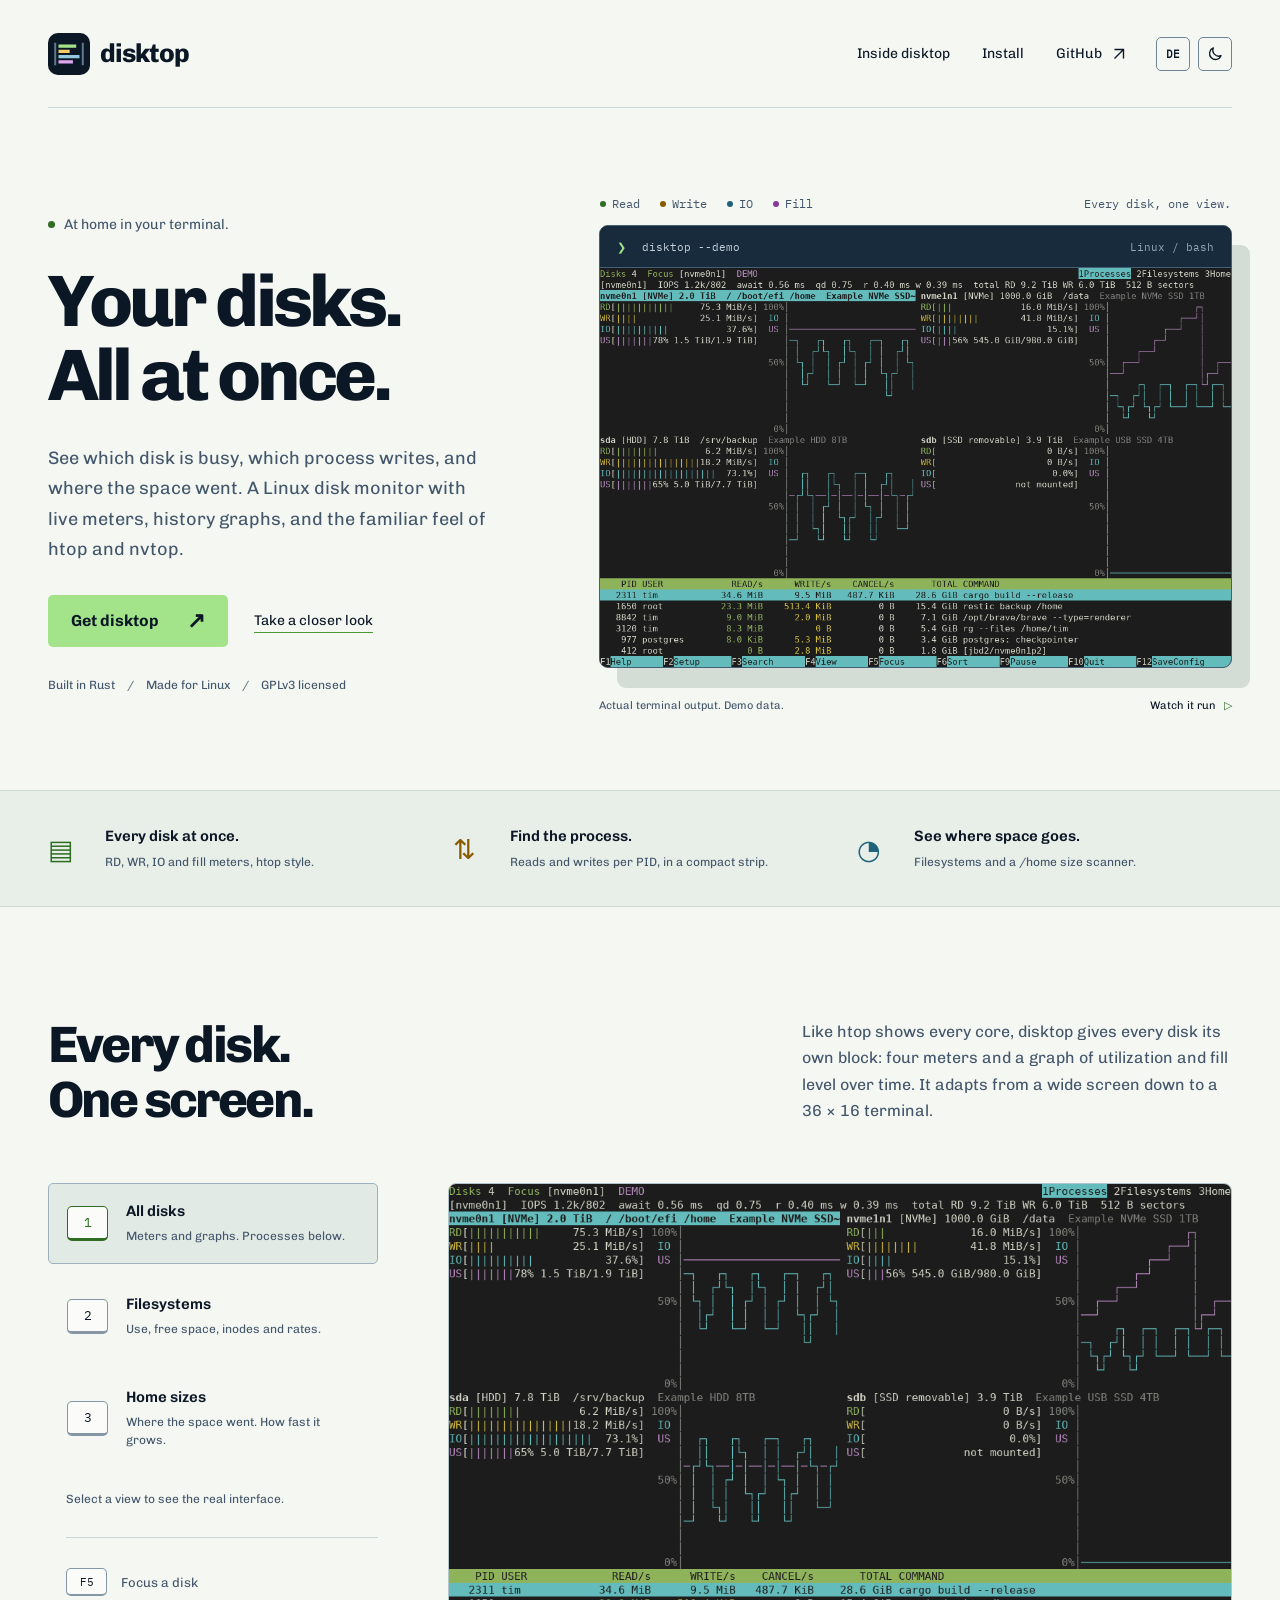
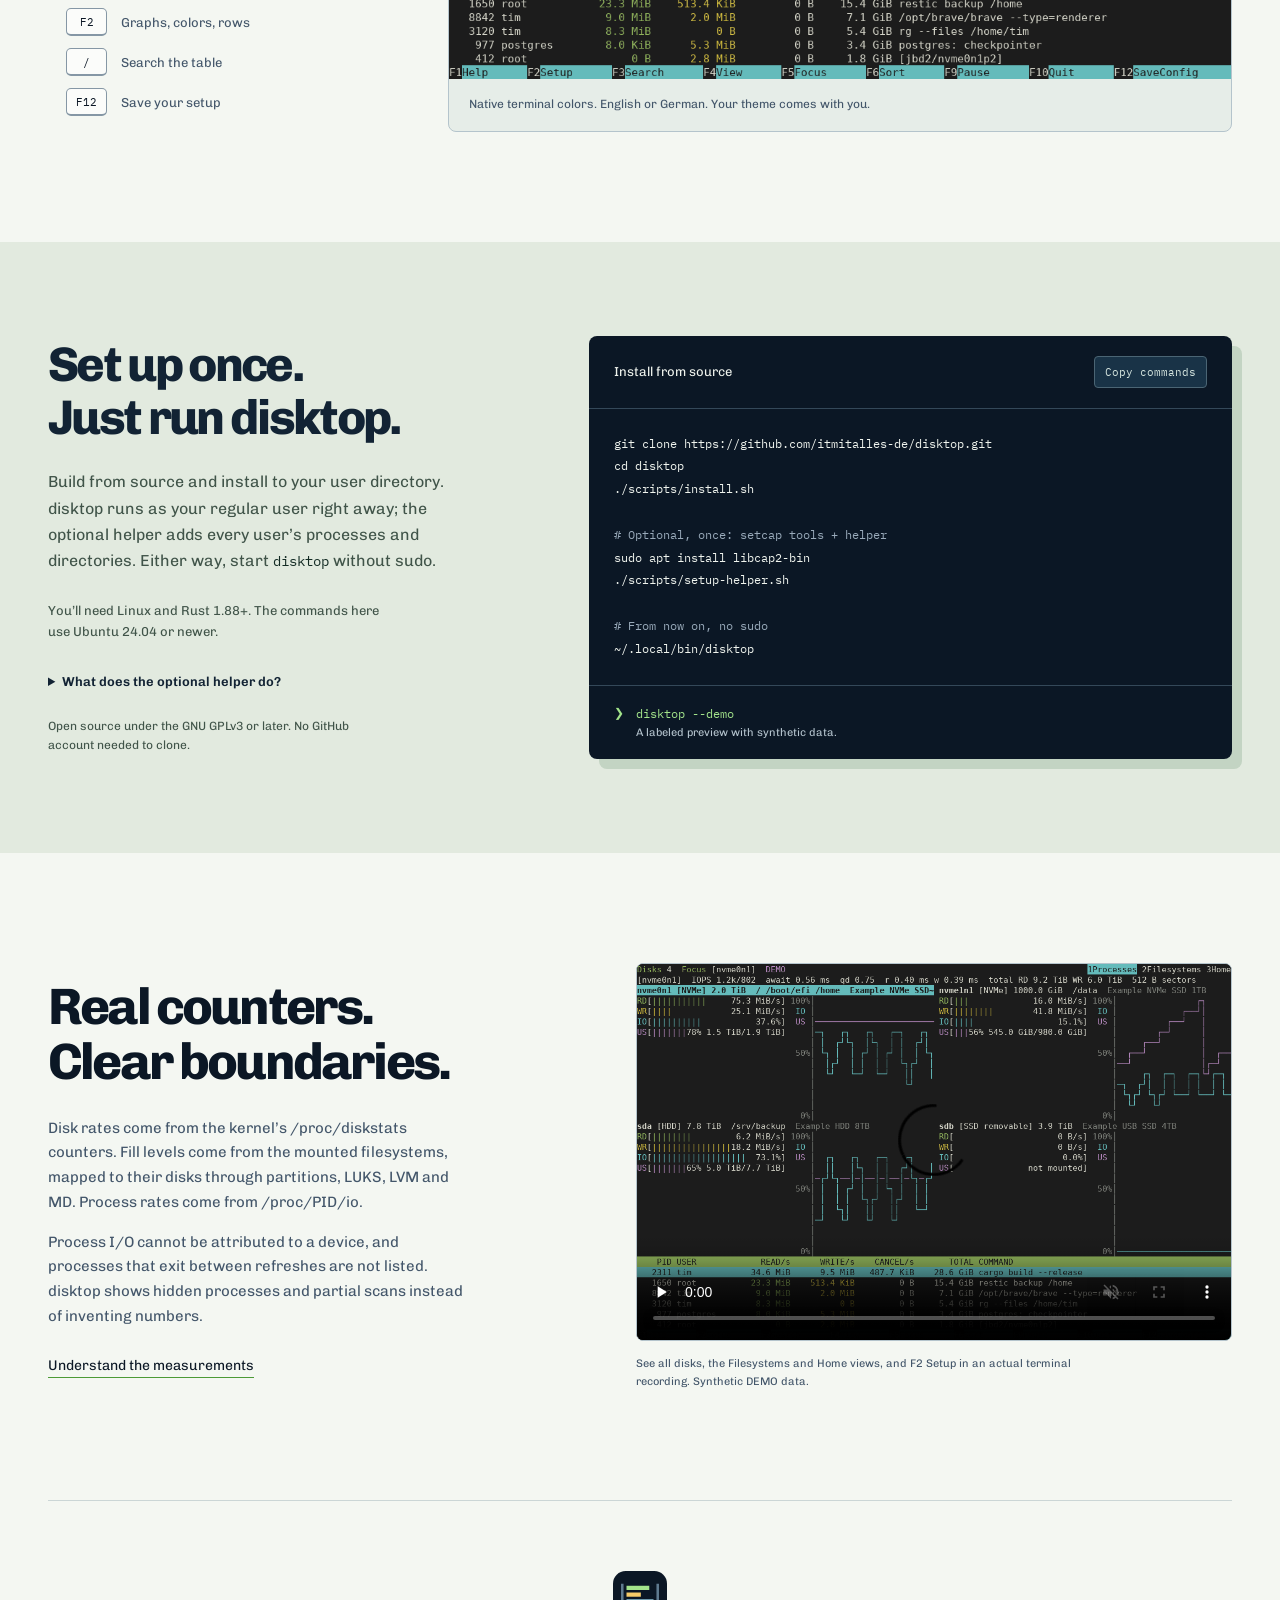
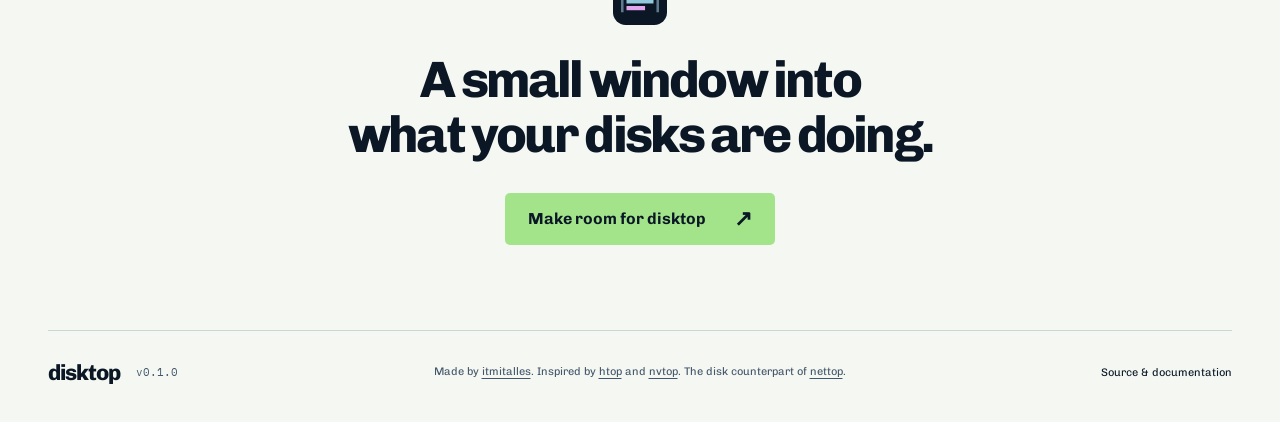
==== site/index.html @ 2f4e3c67 "Add project site and relicense under GPL-3.0-or-later Co-Authored-By: Claude Opus 5.5 <noreply@anthr" ====
<!doctype html>
<html lang="en">
<head>
  <meta charset="utf-8">
  <meta name="viewport" content="width=device-width,initial-scale=1">
  <meta name="description" content="disktop is a Linux terminal disk monitor inspired by htop and nvtop. Every disk at once with read, write, utilization and fill-level meters, per-process I/O, filesystems and a /home size view.">
  <meta name="theme-color" content="#0b1725" media="(prefers-color-scheme: dark)">
  <meta name="theme-color" content="#f4f7f2" media="(prefers-color-scheme: light)">
  <meta http-equiv="Content-Security-Policy" content="default-src 'self'; script-src 'self'; style-src 'self'; img-src 'self' data:; font-src 'self'; media-src 'self'; object-src 'none'; base-uri 'self'; form-action 'none'">
  <meta property="og:type" content="website">
  <meta property="og:title" content="disktop — your disks, in view">
  <meta property="og:description" content="Every disk at once. A familiar terminal. Meet disktop for Linux.">
  <meta property="og:url" content="https://disktop.wutz.io/">
  <meta property="og:image" content="https://disktop.wutz.io/assets/social-card.png">
  <meta property="og:image:width" content="1200">
  <meta property="og:image:height" content="630">
  <meta property="og:image:alt" content="disktop: all your disks at once, with an actual DEMO terminal view">
  <meta name="twitter:card" content="summary_large_image">
  <link rel="canonical" href="https://disktop.wutz.io/">
  <link rel="icon" href="assets/mark.svg" type="image/svg+xml">
  <link rel="preload" href="assets/fonts/chivo-latin.woff2" as="font" type="font/woff2" crossorigin>
  <script src="preferences.js"></script>
  <link rel="stylesheet" href="style.css">
  <script src="app.js" defer></script>
  <title>disktop — your disks, in view</title>
</head>
<body>
  <a class="skip-link" href="#main" data-i18n="skip">Skip to content</a>
  <header class="site-header wrap">
    <a class="brand" href="#" aria-label="disktop home" data-i18n-attr="aria-label:homeLabel"><img src="assets/mark.svg" width="42" height="42" alt=""><span>disktop</span></a>
    <nav aria-label="Main navigation" data-i18n-attr="aria-label:navLabel"><a href="#inside" data-i18n="navInside">Inside disktop</a><a href="#install" data-i18n="navInstall">Install</a><a class="github-link" href="https://github.com/itmitalles-de/disktop">GitHub <svg viewBox="0 0 20 20" aria-hidden="true"><path d="M5 15 15 5M5 5h10v10"/></svg></a></nav>
    <div class="site-tools"><button class="tool-button" id="language-toggle" type="button" lang="de" aria-label="Auf Deutsch umschalten" title="Auf Deutsch umschalten">DE</button><button class="tool-button" id="theme-toggle" type="button" aria-label="Switch to light theme" title="Switch to light theme"><svg class="icon-sun" viewBox="0 0 20 20" aria-hidden="true"><circle cx="10" cy="10" r="3.6"/><path d="M10 1.8v2.1M10 16.1v2.1M1.8 10h2.1M16.1 10h2.1M4.2 4.2l1.5 1.5M14.3 14.3l1.5 1.5M4.2 15.8l1.5-1.5M14.3 5.7l1.5-1.5"/></svg><svg class="icon-moon" viewBox="0 0 20 20" aria-hidden="true"><path d="M16.5 12.6A7 7 0 0 1 7.4 3.5a7 7 0 1 0 9.1 9.1Z"/></svg></button></div>
  </header>
  <main id="main">
    <section class="hero wrap" aria-labelledby="hero-title">
      <div class="hero-copy">
        <p class="intro" data-i18n="intro"><span class="status-dot" aria-hidden="true"></span>At home in your terminal.</p>
        <h1 id="hero-title" data-i18n="heroTitle">Your disks.<br>All at once.</h1>
        <p class="hero-description" data-i18n="heroDescription">See which disk is busy, which process writes, and where the space went. A Linux disk monitor with live meters, history graphs, and the familiar feel of htop and nvtop.</p>
        <div class="hero-actions"><a class="button primary" href="#install" data-i18n="getDisktop">Get disktop <span aria-hidden="true">↗</span></a><a class="text-link" href="#inside" data-i18n="closerLook">Take a closer look</a></div>
        <p class="hero-facts" data-i18n="heroFacts">Built in Rust <span aria-hidden="true">/</span> Made for Linux <span aria-hidden="true">/</span> GPLv3 licensed</p>
      </div>
      <div class="hero-product">
        <div class="product-note"><span data-i18n="read"><i class="rd-dot" aria-hidden="true"></i>Read</span><span data-i18n="write"><i class="wr-dot" aria-hidden="true"></i>Write</span><span data-i18n="util"><i class="io-dot" aria-hidden="true"></i>IO</span><span data-i18n="fill"><i class="us-dot" aria-hidden="true"></i>Fill</span><span class="product-note-end" data-i18n="compactView">Every disk, one view.</span></div>
        <div class="terminal-window"><div class="window-bar"><span class="window-command"><span aria-hidden="true">❯</span> disktop --demo</span><span class="window-host">Linux / bash</span></div><img class="hero-terminal" src="assets/disktop-demo.png" width="1080" height="684" data-i18n-attr="alt:heroAlt" alt="Actual disktop demo: four disks side by side, each with read, write, utilization and fill-level meters and a graph, above the process I/O table" fetchpriority="high"></div>
        <div class="product-caption"><span data-i18n="demoCaption">Actual terminal output. Demo data.</span><a href="#demo-video" data-i18n="watchRun">Watch it run <span aria-hidden="true">▷</span></a></div>
      </div>
    </section>

    <section class="signal-strip" aria-label="Monitoring capabilities" data-i18n-attr="aria-label:capabilitiesLabel"><div class="wrap signal-grid">
      <div><span class="signal-icon" aria-hidden="true">▤</span><p><strong data-i18n="signal1Title">Every disk at once.</strong><span data-i18n="signal1Text">RD, WR, IO and fill meters, htop style.</span></p></div>
      <div><span class="signal-icon" aria-hidden="true">⇅</span><p><strong data-i18n="signal2Title">Find the process.</strong><span data-i18n="signal2Text">Reads and writes per PID, in a compact strip.</span></p></div>
      <div><span class="signal-icon" aria-hidden="true">◔</span><p><strong data-i18n="signal3Title">See where space goes.</strong><span data-i18n="signal3Text">Filesystems and a /home size scanner.</span></p></div>
    </div></section>

    <section class="inside wrap" id="inside" aria-labelledby="inside-title">
      <div class="section-intro"><h2 id="inside-title" data-i18n="insideTitle">Every disk.<br>One screen.</h2><p data-i18n="insideText">Like htop shows every core, disktop gives every disk its own block: four meters and a graph of utilization and fill level over time. It adapts from a wide screen down to a 36 × 16 terminal.</p></div>
      <div class="explorer">
        <div class="explorer-controls">
          <div class="view-tabs" role="tablist" aria-label="Explore disktop views" data-i18n-attr="aria-label:tablistLabel">
            <button id="tab-disks" class="view-tab" role="tab" aria-selected="true" aria-controls="view-disks" data-view="disks"><span class="keycap" aria-hidden="true">1</span><span><strong data-i18n="tab-disks-title">All disks</strong><small data-i18n="tab-disks-text">Meters and graphs. Processes below.</small></span></button>
            <button id="tab-filesystems" class="view-tab" role="tab" aria-selected="false" aria-controls="view-filesystems" tabindex="-1" data-view="filesystems"><span class="keycap" aria-hidden="true">2</span><span><strong data-i18n="tab-filesystems-title">Filesystems</strong><small data-i18n="tab-filesystems-text">Use, free space, inodes and rates.</small></span></button>
            <button id="tab-home" class="view-tab" role="tab" aria-selected="false" aria-controls="view-home" tabindex="-1" data-view="home"><span class="keycap" aria-hidden="true">3</span><span><strong data-i18n="tab-home-title">Home sizes</strong><small data-i18n="tab-home-text">Where the space went. How fast it grows.</small></span></button>
          </div>
          <p class="explorer-hint" data-i18n="explorerHint">Select a view to see the real interface.</p>
          <div class="key-shortcuts"><p data-i18n="shortcut1"><kbd>F5</kbd> Focus a disk</p><p data-i18n="shortcut2"><kbd>F2</kbd> Graphs, colors, rows</p><p data-i18n="shortcut3"><kbd>/</kbd> Search the table</p><p data-i18n="shortcut4"><kbd>F12</kbd> Save your setup</p></div>
        </div>
        <div class="explorer-screen">
          <div id="view-disks" class="view-panel" role="tabpanel" aria-labelledby="tab-disks" tabindex="0"><img src="assets/disktop-demo.png" width="1080" height="684" loading="lazy" data-i18n-attr="alt:disksAlt" alt="disktop in DEMO mode: four disk blocks with meters and utilization and fill-level graphs, and the process I/O strip"></div>
          <div id="view-filesystems" class="view-panel" role="tabpanel" aria-labelledby="tab-filesystems" tabindex="0" hidden><img src="assets/disktop-filesystems.png" width="1080" height="684" loading="lazy" data-i18n-attr="alt:filesystemsAlt" alt="Actual Filesystems view with mount, device, type, use bar, size, free space, inodes and read and write rates"></div>
          <div id="view-home" class="view-panel" role="tabpanel" aria-labelledby="tab-home" tabindex="0" hidden><img src="assets/disktop-home.png" width="1080" height="684" loading="lazy" data-i18n-attr="alt:homeAlt" alt="Actual Home view with directory sizes, share bars, file counts and growth since the previous and first scan"></div>
          <p class="screen-caption" data-i18n="screenCaption">Native terminal colors. English or German. Your theme comes with you.</p>
        </div>
      </div>
    </section>

    <section class="setup-section" id="install" aria-labelledby="install-title"><div class="wrap install-grid">
      <div class="install-copy"><h2 id="install-title" data-i18n="installTitle">Set up once.<br>Just run disktop.</h2><p data-i18n="installText">Build from source and install to your user directory. disktop runs as your regular user right away; the optional helper adds every user’s processes and directories. Either way, start <code>disktop</code> without sudo.</p><p class="requirements" data-i18n="requirements">You’ll need Linux and Rust 1.88+. The commands here use Ubuntu 24.04 or newer.</p><details><summary data-i18n="adminSummary">What does the optional helper do?</summary><p data-i18n="adminText">Without it, disktop shows your own processes and the directories you can read, and says how many processes are hidden. Setting up the helper asks for administrator authentication once and installs a root-owned collector with only <code>cap_dac_read_search</code> and <code>cap_sys_ptrace</code>. Members of your primary group can then see all processes’ storage I/O and all directory names and sizes, never file names or contents. The terminal UI itself never gains privileges.</p><a href="https://github.com/itmitalles-de/disktop#install" data-i18n="helperLink">Read how the helper works</a></details><p class="access-note" data-i18n="accessNote">Open source under the GNU GPLv3 or later. No GitHub account needed to clone.</p></div>
      <div class="install-terminal"><div class="code-heading"><span data-i18n="installHeading">Install from source</span><button class="copy-button" data-copy="install-command" type="button" data-i18n="copyCommands">Copy commands</button></div><pre id="install-command"><code>git clone https://github.com/itmitalles-de/disktop.git
cd disktop
./scripts/install.sh

<span class="code-comment" data-i18n="commentHelper"># Optional, once: setcap tools + helper</span>
sudo apt install libcap2-bin
./scripts/setup-helper.sh

<span class="code-comment" data-i18n="commentNoSudo"># From now on, no sudo</span>
~/.local/bin/disktop</code></pre><div class="code-bottom"><span aria-hidden="true">❯</span><code>disktop --demo</code><span data-i18n="demoText">A labeled preview with synthetic data.</span></div></div>
    </div></section>

    <section class="details-section wrap" aria-labelledby="details-title">
      <div class="detail-copy"><h2 id="details-title" data-i18n="detailsTitle">Real counters.<br>Clear boundaries.</h2><p data-i18n="detailsText1">Disk rates come from the kernel’s /proc/diskstats counters. Fill levels come from the mounted filesystems, mapped to their disks through partitions, LUKS, LVM and MD. Process rates come from /proc/PID/io.</p><p data-i18n="detailsText2">Process I/O cannot be attributed to a device, and processes that exit between refreshes are not listed. disktop shows hidden processes and partial scans instead of inventing numbers.</p><a class="text-link" href="https://github.com/itmitalles-de/disktop#what-the-numbers-mean" data-i18n="measurementsLink">Understand the measurements</a></div>
      <figure class="video-figure" id="demo-video"><video controls playsinline muted preload="none" poster="assets/disktop-demo.png" width="1080" height="684" data-i18n-attr="aria-label:videoLabel" aria-label="Actual disktop DEMO recording showing all disks, the Filesystems and Home views and F2 Setup"><source src="assets/disktop-demo.mp4" type="video/mp4"></video><figcaption data-i18n="videoCaption">See all disks, the Filesystems and Home views, and F2 Setup in an actual terminal recording. Synthetic DEMO data.</figcaption></figure>
    </section>
    <section class="closing wrap"><img src="assets/mark.svg" width="54" height="54" alt=""><h2 data-i18n="closingTitle">A small window into<br>what your disks are doing.</h2><a class="button primary" href="#install" data-i18n="makeRoom">Make room for disktop <span aria-hidden="true">↗</span></a></section>
  </main>
  <footer class="site-footer wrap"><a class="brand" href="#" aria-label="Back to top" data-i18n-attr="aria-label:topLabel">disktop<span class="version">v0.1.0</span></a><p data-i18n="madeBy">Made by <a href="https://itmitalles.de">itmitalles</a>. Inspired by <a href="https://github.com/htop-dev/htop">htop</a> and <a href="https://github.com/Syllo/nvtop">nvtop</a>. The disk counterpart of <a href="https://nettop.wutz.io">nettop</a>.</p><a href="https://github.com/itmitalles-de/disktop" data-i18n="sourceDocs">Source &amp; documentation</a></footer>
  <div id="copy-status" class="sr-only" role="status" aria-live="polite"></div>
</body>
</html>
---- site/style.css ----
@font-face{font-family:Chivo;src:url("assets/fonts/chivo-latin.woff2") format("woff2");font-style:normal;font-weight:400 900;font-display:swap}
@font-face{font-family:"IBM Plex Mono";src:url("assets/fonts/ibm-plex-mono-latin.woff2") format("woff2");font-style:normal;font-weight:400;font-display:swap}
:root{color-scheme:dark;--ink:#0b1725;--panel:#15283b;--paper:#f0f4ee;--green:#a3e48b;--amber:#f6cb68;--magenta:#e0a6ee;--muted:#b5c4ce;--line:#344859;--bg:var(--ink);--fg:var(--paper);--faint:#738a9a;--focus:var(--amber);--accent-green:var(--green);--accent-amber:var(--amber);--accent-blue:#92c9dc;--accent-magenta:var(--magenta);--link-line:var(--green);--tab-border:#496579;--tab-hover:#13283a;--key-bg:#101f30;--key-border:#506779;--frame-bg:#101e2b;--frame-line:#3b5367;--strip-bg:#112235;--strip-line:#2c4254;--control-border:#5f7b90;--term-shadow:#122234;--band-bg:#e8efe6;--band-shadow:#c9d9c9;--icon-sun:block;--icon-moon:none;--term-bg:var(--ink);--term-fg:var(--paper);--term-muted:#b5c4ce;--term-green:var(--green);--term-screen:#1c1c1c;--term-border:#456075;--term-bar:#172b3d;--term-bar-fg:#c5d2dc;--term-bar-muted:#91a6b8;--term-line:#344859;--term-comment:#99aaba;--copy-bg:#193347;--copy-hover:#2a4556;--copy-fg:#d5e5df;--copy-border:#4b6574;--band-fg:#122334;--band-muted:#405449;--band-code:#132b24;--band-link:#163f30;--button-bg:var(--green);--button-fg:var(--ink);--skip-bg:var(--amber);--skip-fg:var(--ink);--mono:"IBM Plex Mono",monospace;font-family:Chivo,Arial,sans-serif;font-size:16px;background:var(--bg);color:var(--fg);scroll-behavior:smooth}
@media(prefers-color-scheme:light){:root:not([data-theme="dark"]){color-scheme:light;--panel:#e2eae5;--muted:#43566a;--line:#cbd6d6;--bg:#f4f7f2;--fg:var(--ink);--faint:#5d7080;--focus:#94560a;--accent-green:#2f6d22;--accent-amber:#8a5a00;--accent-blue:#1d6379;--accent-magenta:#86399a;--link-line:#4c9a36;--tab-border:#9db0bc;--tab-hover:#e9efea;--key-bg:#fbfcfa;--key-border:#8597a5;--frame-bg:#e6ede8;--frame-line:#b4c4cc;--strip-bg:#e8eee8;--strip-line:#cdd8d2;--control-border:#6f8494;--term-shadow:#d3ddd6;--band-bg:#e2eadf;--band-shadow:#c3d4c3;--icon-sun:none;--icon-moon:block}}
:root[data-theme="light"]{color-scheme:light;--panel:#e2eae5;--muted:#43566a;--line:#cbd6d6;--bg:#f4f7f2;--fg:var(--ink);--faint:#5d7080;--focus:#94560a;--accent-green:#2f6d22;--accent-amber:#8a5a00;--accent-blue:#1d6379;--accent-magenta:#86399a;--link-line:#4c9a36;--tab-border:#9db0bc;--tab-hover:#e9efea;--key-bg:#fbfcfa;--key-border:#8597a5;--frame-bg:#e6ede8;--frame-line:#b4c4cc;--strip-bg:#e8eee8;--strip-line:#cdd8d2;--control-border:#6f8494;--term-shadow:#d3ddd6;--band-bg:#e2eadf;--band-shadow:#c3d4c3;--icon-sun:none;--icon-moon:block}
*{box-sizing:border-box}body{margin:0;background:var(--bg);color:var(--fg)}a{color:inherit;text-decoration:none}button,summary{font:inherit}button{cursor:pointer}img,video{display:block;max-width:100%;height:auto}button,a,summary{-webkit-tap-highlight-color:transparent}a:focus-visible,button:focus-visible,summary:focus-visible,[tabindex]:focus-visible{outline:3px solid var(--focus);outline-offset:5px}a:hover{text-decoration:underline;text-underline-offset:5px}button:disabled{cursor:default}p{line-height:1.65}h1,h2,p{margin-top:0}h1,h2{font-weight:750;letter-spacing:-.055em}h2{font-size:clamp(2.2rem,4vw,3.6rem);line-height:1.08;margin-bottom:26px}code,kbd,pre{font-family:var(--mono)}.wrap{width:min(1280px,calc(100% - 96px));margin-inline:auto}.site-header{height:108px;display:flex;align-items:center;justify-content:space-between;border-bottom:1px solid var(--line)}.brand{display:inline-flex;align-items:center;gap:10px;font-size:26px;font-weight:750;letter-spacing:-1px}.brand:hover{text-decoration:none}.site-header nav{display:flex;align-items:center;gap:32px;font-size:14px}.github-link{display:inline-flex;gap:8px;align-items:center}.github-link svg{width:18px;height:18px;fill:none;stroke:currentColor;stroke-width:1.5}.hero{padding-block:88px 78px;display:grid;grid-template-columns:.92fr 1.18fr;gap:58px;align-items:center}.intro{display:flex;align-items:center;gap:9px;font-size:14px;color:var(--muted);margin-bottom:28px}.status-dot{width:7px;height:7px;background:var(--accent-green);border-radius:50%}h1{font-size:clamp(3.5rem,5.7vw,5.35rem);line-height:1.02;margin-bottom:30px}.hero-description{font-size:18px;color:var(--muted);max-width:41ch;line-height:1.7}.hero-actions{display:flex;align-items:center;gap:26px;margin-top:30px}.button{min-height:52px;padding:14px 23px;display:inline-flex;align-items:center;justify-content:center;gap:28px;font-weight:650;border-radius:5px;white-space:nowrap}.button.primary{background:var(--button-bg);color:var(--button-fg)}.button:hover{filter:brightness(1.08);text-decoration:none}.button span{font-size:22px;line-height:1}.text-link{font-size:14px;text-decoration:underline;text-decoration-color:var(--link-line);text-underline-offset:7px}.hero-facts{font-size:12px;color:var(--muted);margin-top:29px;margin-bottom:0}.hero-facts span{padding:0 9px;color:var(--faint)}.hero-product{min-width:0}.product-note{display:flex;flex-wrap:wrap;gap:6px 20px;align-items:center;font:12px var(--mono);margin:0 1px 14px;color:var(--muted)}.product-note span{display:flex;align-items:center;gap:6px}.product-note-end{margin-left:auto}.rd-dot,.wr-dot,.io-dot,.us-dot{display:inline-block;width:6px;height:6px;border-radius:50%;background:var(--accent-green)}.wr-dot{background:var(--accent-amber)}.io-dot{background:var(--accent-blue)}.us-dot{background:var(--accent-magenta)}.terminal-window{background:var(--term-screen);border:1px solid var(--term-border);border-radius:9px;overflow:hidden;box-shadow:18px 20px 0 var(--term-shadow)}.window-bar{height:42px;background:var(--term-bar);border-bottom:1px solid var(--term-border);display:flex;justify-content:space-between;align-items:center;padding:0 17px;font:11px var(--mono);color:var(--term-bar-fg)}.window-command span{color:var(--term-green);margin-right:9px}.window-host{color:var(--term-bar-muted)}.hero-terminal{width:100%}.product-caption{font-size:11px;color:var(--muted);display:flex;justify-content:space-between;gap:12px;margin-top:31px}.product-caption a{color:var(--fg)}.product-caption a span{color:var(--accent-green);padding-left:5px}.signal-strip{background:var(--strip-bg);border-block:1px solid var(--strip-line)}.signal-grid{display:grid;grid-template-columns:repeat(3,minmax(0,1fr));gap:30px;padding-block:33px}.signal-grid>div{display:flex;gap:17px;align-items:center}.signal-icon{font:27px var(--mono);color:var(--accent-green);width:40px;flex-shrink:0}.signal-grid>div:nth-child(2) .signal-icon{color:var(--accent-amber)}.signal-grid>div:nth-child(3) .signal-icon{color:var(--accent-blue)}.signal-grid p{margin:0}.signal-grid strong{display:block;font-weight:600;font-size:15px}.signal-grid p span{display:block;font-size:12px;color:var(--muted);margin-top:4px}.inside{padding-block:110px}.section-intro{display:flex;align-items:end;justify-content:space-between;gap:45px;margin-bottom:55px}.section-intro h2{margin:0}.section-intro>p{max-width:43ch;color:var(--muted);margin:0 0 3px}.explorer{display:grid;grid-template-columns:330px 1fr;gap:70px;align-items:start}.view-tabs{display:flex;flex-direction:column;gap:12px}.view-tab{display:flex;align-items:center;text-align:left;gap:18px;width:100%;padding:18px;border:1px solid transparent;border-radius:5px;background:transparent;color:var(--fg)}.view-tab[aria-selected="true"]{background:var(--panel);border-color:var(--tab-border)}.view-tab:hover{background:var(--tab-hover)}.keycap,kbd{font:13px var(--mono);display:inline-flex;align-items:center;justify-content:center;min-width:41px;height:35px;border:1px solid var(--key-border);border-bottom:3px solid var(--key-border);border-radius:5px;background:var(--key-bg);color:var(--fg)}.view-tab[aria-selected="true"] .keycap{color:var(--accent-green);border-color:var(--accent-green)}.view-tab strong{display:block;font-size:15px;font-weight:600}.view-tab small{display:block;color:var(--muted);font-size:12px;margin-top:7px;line-height:1.5}.explorer-hint{font-size:12px;color:var(--muted);margin:22px 18px 28px}.key-shortcuts{border-top:1px solid var(--line);padding-top:18px;margin-left:18px}.key-shortcuts p{font-size:13px;color:var(--muted);display:flex;align-items:center;gap:14px;margin:12px 0}.key-shortcuts kbd{min-width:41px;height:28px;font-size:11px;border-bottom-width:2px}.explorer-screen{border:1px solid var(--frame-line);background:var(--frame-bg);border-radius:8px;overflow:hidden}.view-panel{background:var(--term-screen)}.view-panel img{width:100%}.screen-caption{font-size:12px;margin:0;padding:16px 20px;color:var(--muted)}[hidden]{display:none!important}.setup-section{background:var(--band-bg);color:var(--band-fg);padding-block:94px}.install-grid{display:grid;grid-template-columns:.83fr 1.17fr;gap:85px;align-items:center}.install-copy h2{font-size:clamp(2.2rem,3.8vw,3.5rem)}.install-copy>p{color:var(--band-muted);font-size:16px;max-width:44ch}.install-copy code{font-size:.85em;color:var(--band-code)}.install-copy .requirements{font-size:13px;margin-top:25px}.install-copy details{margin-top:28px;font-size:13px;max-width:44ch;line-height:1.6}.install-copy summary{cursor:pointer;line-height:1.7;font-weight:600}.install-copy details p{margin:13px 0;color:var(--band-muted)}.install-copy details a{color:var(--band-link);text-decoration:underline;text-underline-offset:4px}.install-copy .access-note{font-size:12px;margin:24px 0 0;color:var(--band-muted)}.install-terminal{background:var(--term-bg);color:var(--term-fg);border-radius:8px;min-width:0;box-shadow:10px 10px 0 var(--band-shadow)}.code-heading{display:flex;justify-content:space-between;align-items:center;padding:20px 25px;border-bottom:1px solid var(--term-line);font-size:13px}.copy-button{font:11px var(--mono);background:var(--copy-bg);color:var(--copy-fg);border:1px solid var(--copy-border);border-radius:4px;padding:8px 10px}.copy-button:hover{background:var(--copy-hover)}.install-terminal pre{font-size:12px;line-height:1.9;padding:24px 25px;margin:0;overflow-x:auto;tab-size:2}.code-comment{color:var(--term-comment)}.code-bottom{display:grid;grid-template-columns:auto 1fr;align-items:center;column-gap:12px;padding:20px 25px;border-top:1px solid var(--term-line);font-size:12px}.code-bottom>span:first-child{color:var(--term-green)}.code-bottom code{color:var(--term-green);font-size:12px}.code-bottom>span:last-child{grid-column:2;color:var(--term-muted);font-size:11px;margin-top:5px}.details-section{display:grid;grid-template-columns:.9fr 1.1fr;gap:100px;align-items:center;padding-block:110px}.detail-copy>p{color:var(--muted);max-width:47ch;font-size:15px}.detail-copy .text-link{display:inline-block;margin-top:13px}.video-figure{margin:0;scroll-margin-top:35px}.video-figure video{width:100%;border:1px solid var(--frame-line);border-radius:7px;background:var(--term-screen)}.video-figure figcaption{font-size:11px;color:var(--muted);line-height:1.6;margin-top:14px;max-width:64ch}.closing{border-top:1px solid var(--line);text-align:center;padding-block:70px 85px}.closing img{margin:0 auto 27px}.closing h2{font-size:clamp(2.1rem,4vw,3.5rem);margin-bottom:30px}.site-footer{padding-block:28px 36px;border-top:1px solid var(--line);display:flex;align-items:center;justify-content:space-between;gap:25px}.site-footer .brand{font-size:22px}.version{font:11px var(--mono);color:var(--muted);margin-left:6px;letter-spacing:0}.site-footer>p{font-size:11px;color:var(--muted);margin:0}.site-footer>a:last-child{font-size:11px}.site-footer p a{text-decoration:underline;text-underline-offset:3px}.skip-link{position:fixed;left:20px;top:-80px;z-index:5;background:var(--skip-bg);color:var(--skip-fg);padding:12px 18px}.skip-link:focus{top:15px}.sr-only{position:absolute;width:1px;height:1px;margin:-1px;overflow:hidden;clip:rect(0,0,0,0);white-space:nowrap;border:0}
.site-header nav{margin-left:auto}.site-tools{display:none;align-items:center;gap:8px;margin-left:28px}:root.js .site-tools{display:flex}.tool-button{display:inline-flex;align-items:center;justify-content:center;width:34px;height:34px;padding:0;border:1px solid var(--control-border);border-radius:5px;background:transparent;color:var(--fg);font:600 11px var(--mono);letter-spacing:.04em}.tool-button:hover{background:var(--tab-hover)}.tool-button svg{width:17px;height:17px;fill:none;stroke:currentColor;stroke-width:1.6;stroke-linecap:round;stroke-linejoin:round}.icon-sun{display:var(--icon-sun)}.icon-moon{display:var(--icon-moon)}:root.i18n-pending body{visibility:hidden}
@media(min-width:1500px){.hero{gap:70px}.hero h1{font-size:88px}}
@media(max-width:1100px){.wrap{width:calc(100% - 64px)}.hero{gap:35px;padding-block:68px;grid-template-columns:.9fr 1.1fr}h1{font-size:clamp(3.2rem,6vw,4.6rem)}.hero-description{font-size:16px}.hero-actions{gap:20px;flex-wrap:wrap}.hero-facts{font-size:11px}.hero-facts span{padding:0 4px}.window-host{display:none}.product-note-end{display:none!important}.signal-grid{gap:20px}.signal-grid>div{gap:9px}.signal-icon{width:28px;font-size:23px}.signal-grid p span{font-size:11px}.explorer{grid-template-columns:285px 1fr;gap:35px}.install-grid{gap:40px}.install-terminal pre{font-size:11px;padding:21px 18px}.code-heading,.code-bottom{padding:18px}.details-section{gap:50px}}
@media(max-width:800px){.wrap{width:calc(100% - 44px)}.site-header{height:84px}.site-header nav{gap:20px;font-size:12px}.site-tools{margin-left:18px;gap:6px}.hero{grid-template-columns:1fr;gap:48px;padding-block:52px 62px}.hero-copy{max-width:620px}.hero h1{font-size:clamp(3.2rem,9vw,4.8rem);line-height:1.03}.hero-description{max-width:49ch}.hero-facts{font-size:12px}.hero-product{max-width:680px}.product-note-end{display:flex!important}.hero-actions{margin-top:26px}.terminal-window{box-shadow:10px 12px 0 var(--term-shadow)}.signal-grid{grid-template-columns:1fr;padding-block:28px;gap:24px}.signal-grid>div{gap:18px}.signal-grid strong{font-size:15px}.signal-grid p span{font-size:12px}.inside{padding-block:70px}.section-intro{display:block;margin-bottom:35px}.section-intro p{max-width:55ch;margin-top:25px}.explorer{grid-template-columns:1fr;gap:25px}.view-tabs{flex-direction:row;gap:8px}.view-tab{flex-direction:column;text-align:center;gap:11px;padding:15px 9px}.view-tab strong{font-size:12px}.view-tab small{display:none}.explorer-hint{margin:16px 0 0}.key-shortcuts{display:none}.screen-caption{font-size:11px;padding:14px}.install-grid{grid-template-columns:1fr;gap:34px}.setup-section{padding-block:66px}.install-copy>p{max-width:56ch}.install-terminal pre{font-size:12px;padding:24px 22px}.code-heading,.code-bottom{padding:20px 22px}.details-section{grid-template-columns:1fr;gap:38px;padding-block:70px}.detail-copy>p{max-width:57ch}.site-footer{flex-wrap:wrap;gap:18px}.site-footer>p{order:3;width:100%}.closing{padding-block:55px 64px}}
@media(max-width:420px){.wrap{width:calc(100% - 32px)}.site-header nav{gap:16px}.site-tools{margin-left:14px}.tool-button{width:32px;height:32px}.site-header nav>a:first-child{display:none}.brand{font-size:23px;gap:6px}.brand img{width:35px;height:35px}.hero{padding-top:39px;gap:38px}.hero h1{font-size:48px;letter-spacing:-2.8px}.intro{font-size:12px;margin-bottom:24px}.hero-description{font-size:15px}.hero-actions{gap:20px}.button{padding:13px 18px;min-height:48px;font-size:14px}.hero-facts{font-size:10px}.product-note{font-size:10px;gap:6px 12px}.product-note-end{display:none!important}.window-bar{height:34px;padding:0 12px;font-size:10px}.product-caption{font-size:10px;margin-top:23px}.install-terminal pre{font-size:10px;padding:19px 16px}.code-heading,.code-bottom{padding:17px 16px}.code-heading{font-size:12px}.copy-button{font-size:10px;padding:8px}.closing h2{font-size:35px}}
.setup-section :is(a,summary):focus-visible{outline-color:var(--band-link)}
.install-terminal :focus-visible{outline-color:var(--amber)}
@media(max-width:360px){.site-header nav{gap:12px}.site-tools{margin-left:10px;gap:5px}.brand{font-size:21px;gap:5px}.brand img{width:31px;height:31px}}
@media(prefers-reduced-motion:reduce){:root{scroll-behavior:auto}}
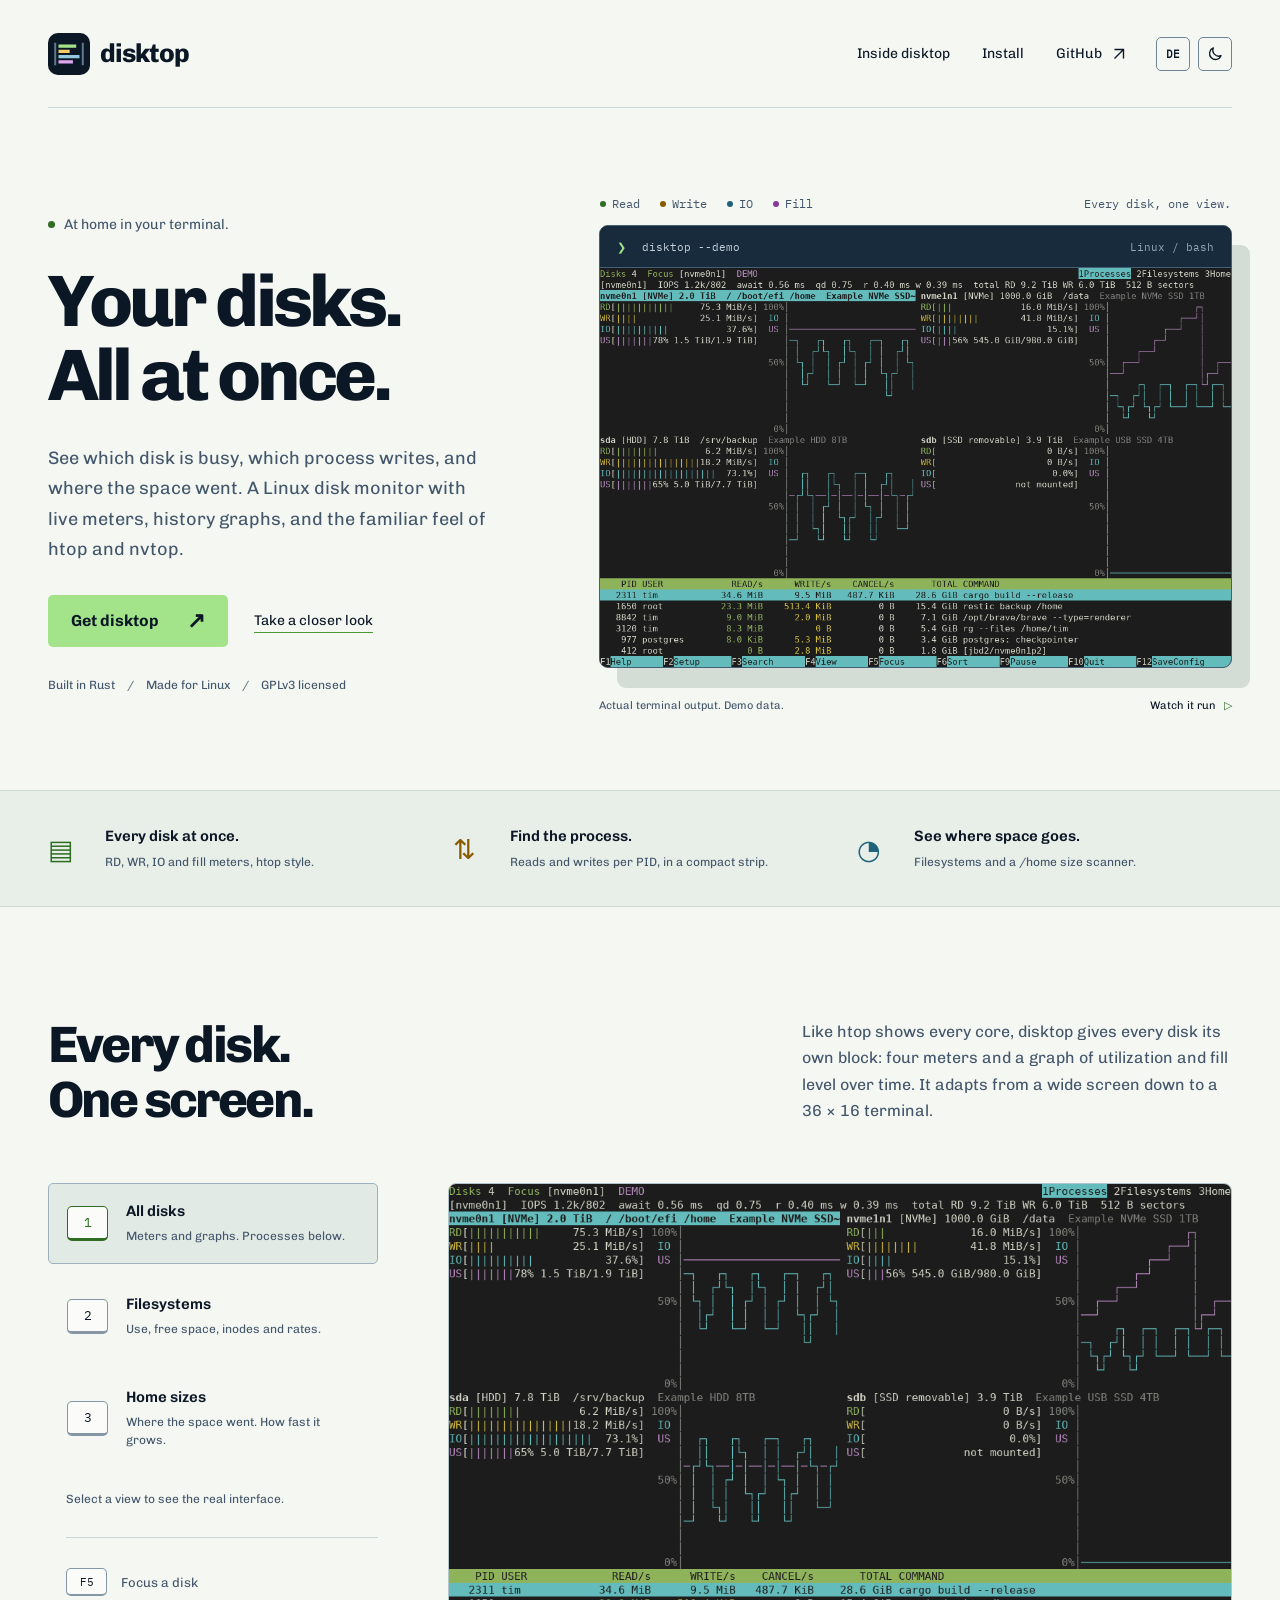
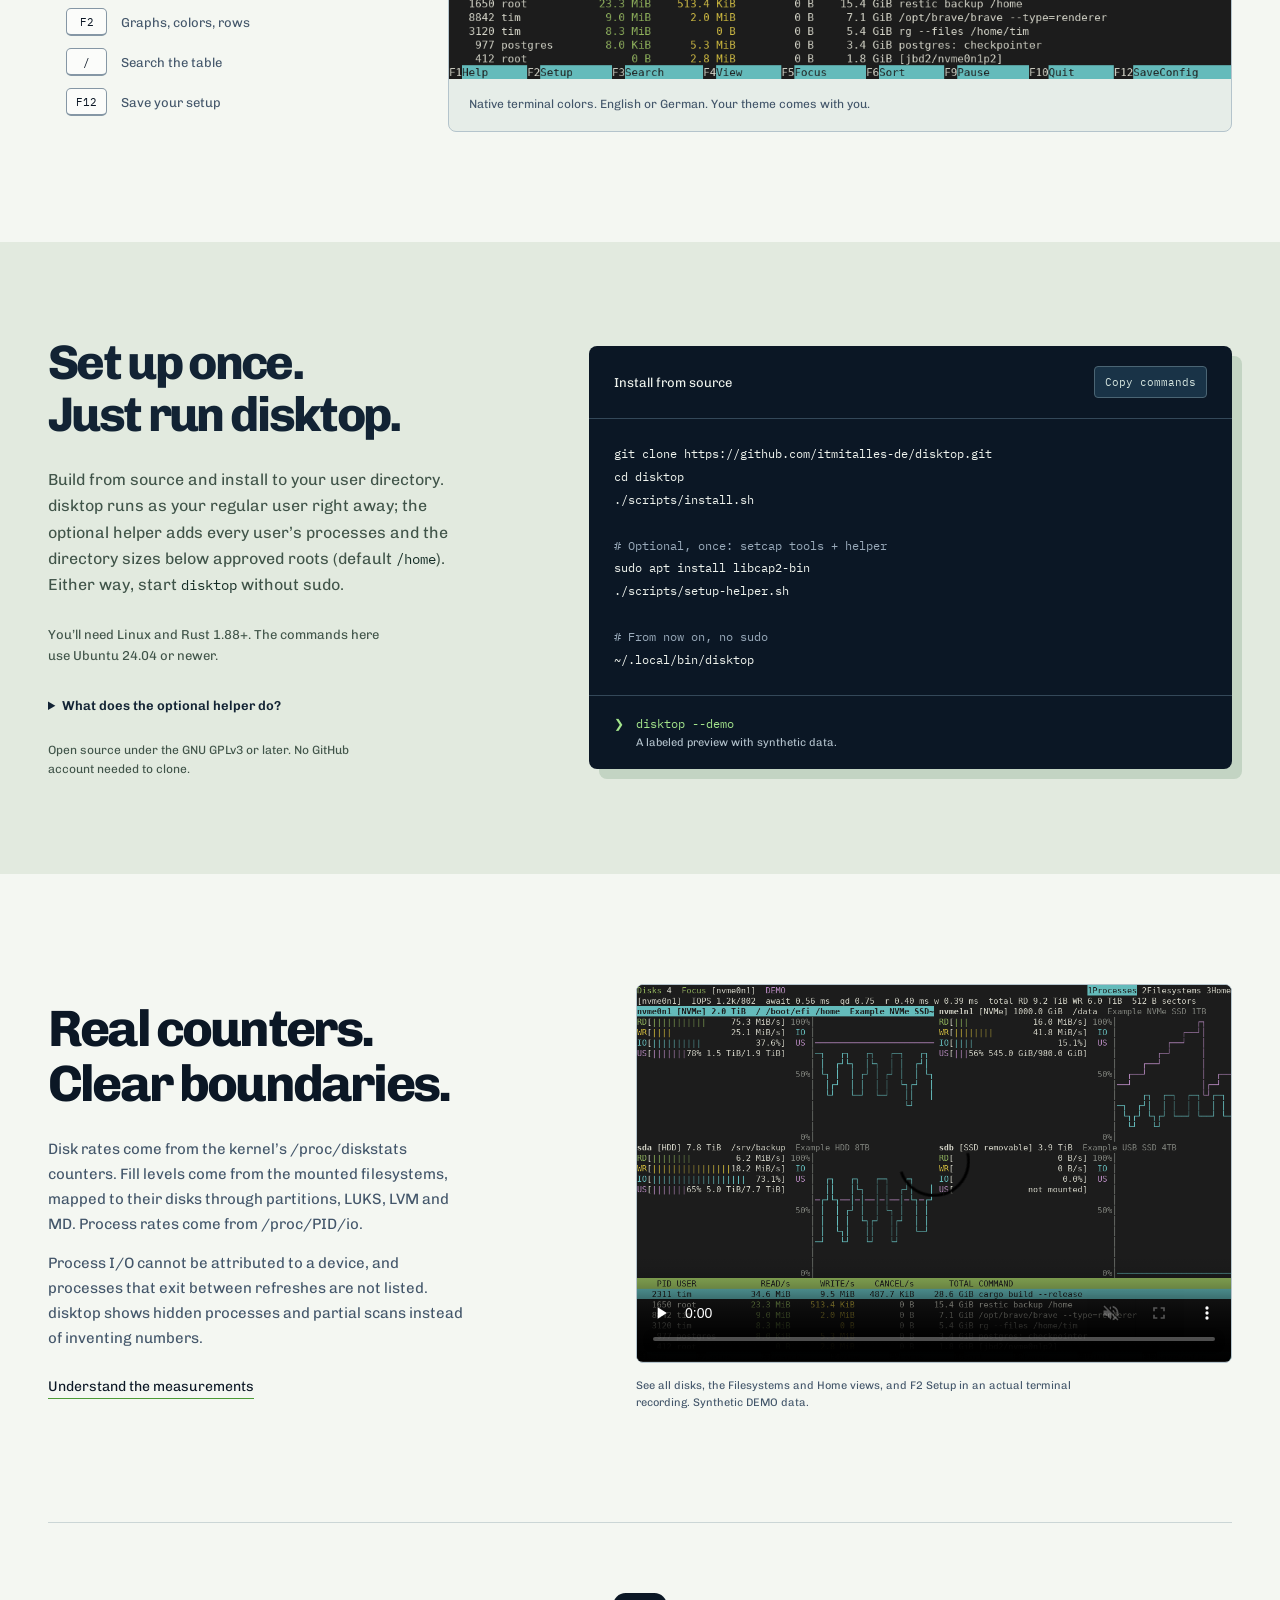
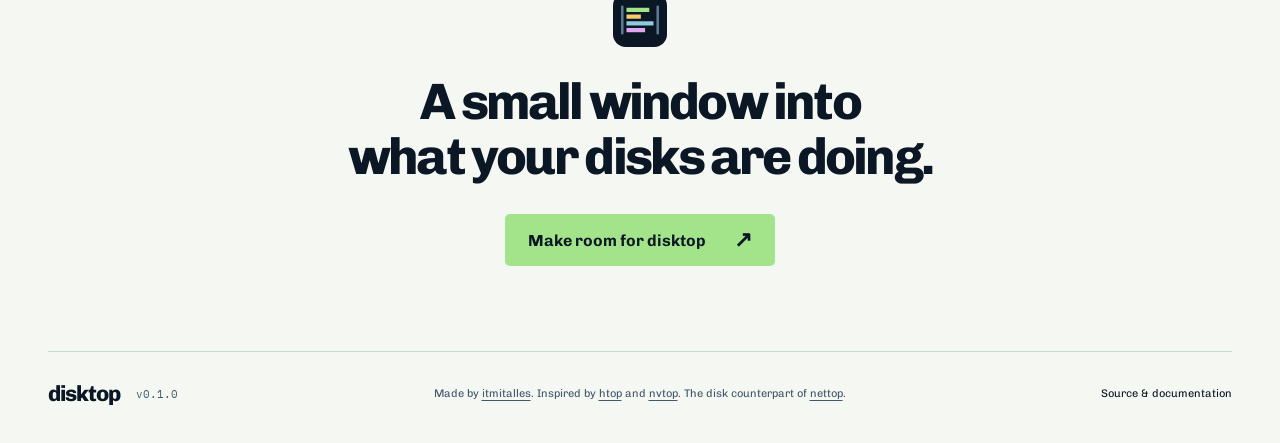
==== commit cff30b91: "fix: hung mounts, process I/O, helper scope and shared meter scale - Probe lstat/statvfs in a worker" ====
--- a/site/index.html
+++ b/site/index.html
@@ -75,7 +75,7 @@
     </section>
 
     <section class="setup-section" id="install" aria-labelledby="install-title"><div class="wrap install-grid">
-      <div class="install-copy"><h2 id="install-title" data-i18n="installTitle">Set up once.<br>Just run disktop.</h2><p data-i18n="installText">Build from source and install to your user directory. disktop runs as your regular user right away; the optional helper adds every user’s processes and directories. Either way, start <code>disktop</code> without sudo.</p><p class="requirements" data-i18n="requirements">You’ll need Linux and Rust 1.88+. The commands here use Ubuntu 24.04 or newer.</p><details><summary data-i18n="adminSummary">What does the optional helper do?</summary><p data-i18n="adminText">Without it, disktop shows your own processes and the directories you can read, and says how many processes are hidden. Setting up the helper asks for administrator authentication once and installs a root-owned collector with only <code>cap_dac_read_search</code> and <code>cap_sys_ptrace</code>. Members of your primary group can then see all processes’ storage I/O and all directory names and sizes, never file names or contents. The terminal UI itself never gains privileges.</p><a href="https://github.com/itmitalles-de/disktop#install" data-i18n="helperLink">Read how the helper works</a></details><p class="access-note" data-i18n="accessNote">Open source under the GNU GPLv3 or later. No GitHub account needed to clone.</p></div>
+      <div class="install-copy"><h2 id="install-title" data-i18n="installTitle">Set up once.<br>Just run disktop.</h2><p data-i18n="installText">Build from source and install to your user directory. disktop runs as your regular user right away; the optional helper adds every user’s processes and the directory sizes below approved roots (default <code>/home</code>). Either way, start <code>disktop</code> without sudo.</p><p class="requirements" data-i18n="requirements">You’ll need Linux and Rust 1.88+. The commands here use Ubuntu 24.04 or newer.</p><details><summary data-i18n="adminSummary">What does the optional helper do?</summary><p data-i18n="adminText">Without it, disktop shows your own processes and the directories you can read, and says how many processes are hidden. Setting up the helper asks for administrator authentication once and installs a root-owned collector with only <code>cap_dac_read_search</code> and <code>cap_sys_ptrace</code>. Members of your primary group can then see all processes’ storage I/O and the directory names and sizes below the scan roots an administrator lists in <code>/etc/disktop/scan-roots</code> (default <code>/home</code>), never file names or contents. Setup refuses a shared primary group unless you opt in, and the administrator who authenticates must trust your checkout, since root installs the helper you built. The terminal UI itself never gains privileges.</p><a href="https://github.com/itmitalles-de/disktop#install" data-i18n="helperLink">Read how the helper works</a></details><p class="access-note" data-i18n="accessNote">Open source under the GNU GPLv3 or later. No GitHub account needed to clone.</p></div>
       <div class="install-terminal"><div class="code-heading"><span data-i18n="installHeading">Install from source</span><button class="copy-button" data-copy="install-command" type="button" data-i18n="copyCommands">Copy commands</button></div><pre id="install-command"><code>git clone https://github.com/itmitalles-de/disktop.git
 cd disktop
 ./scripts/install.sh
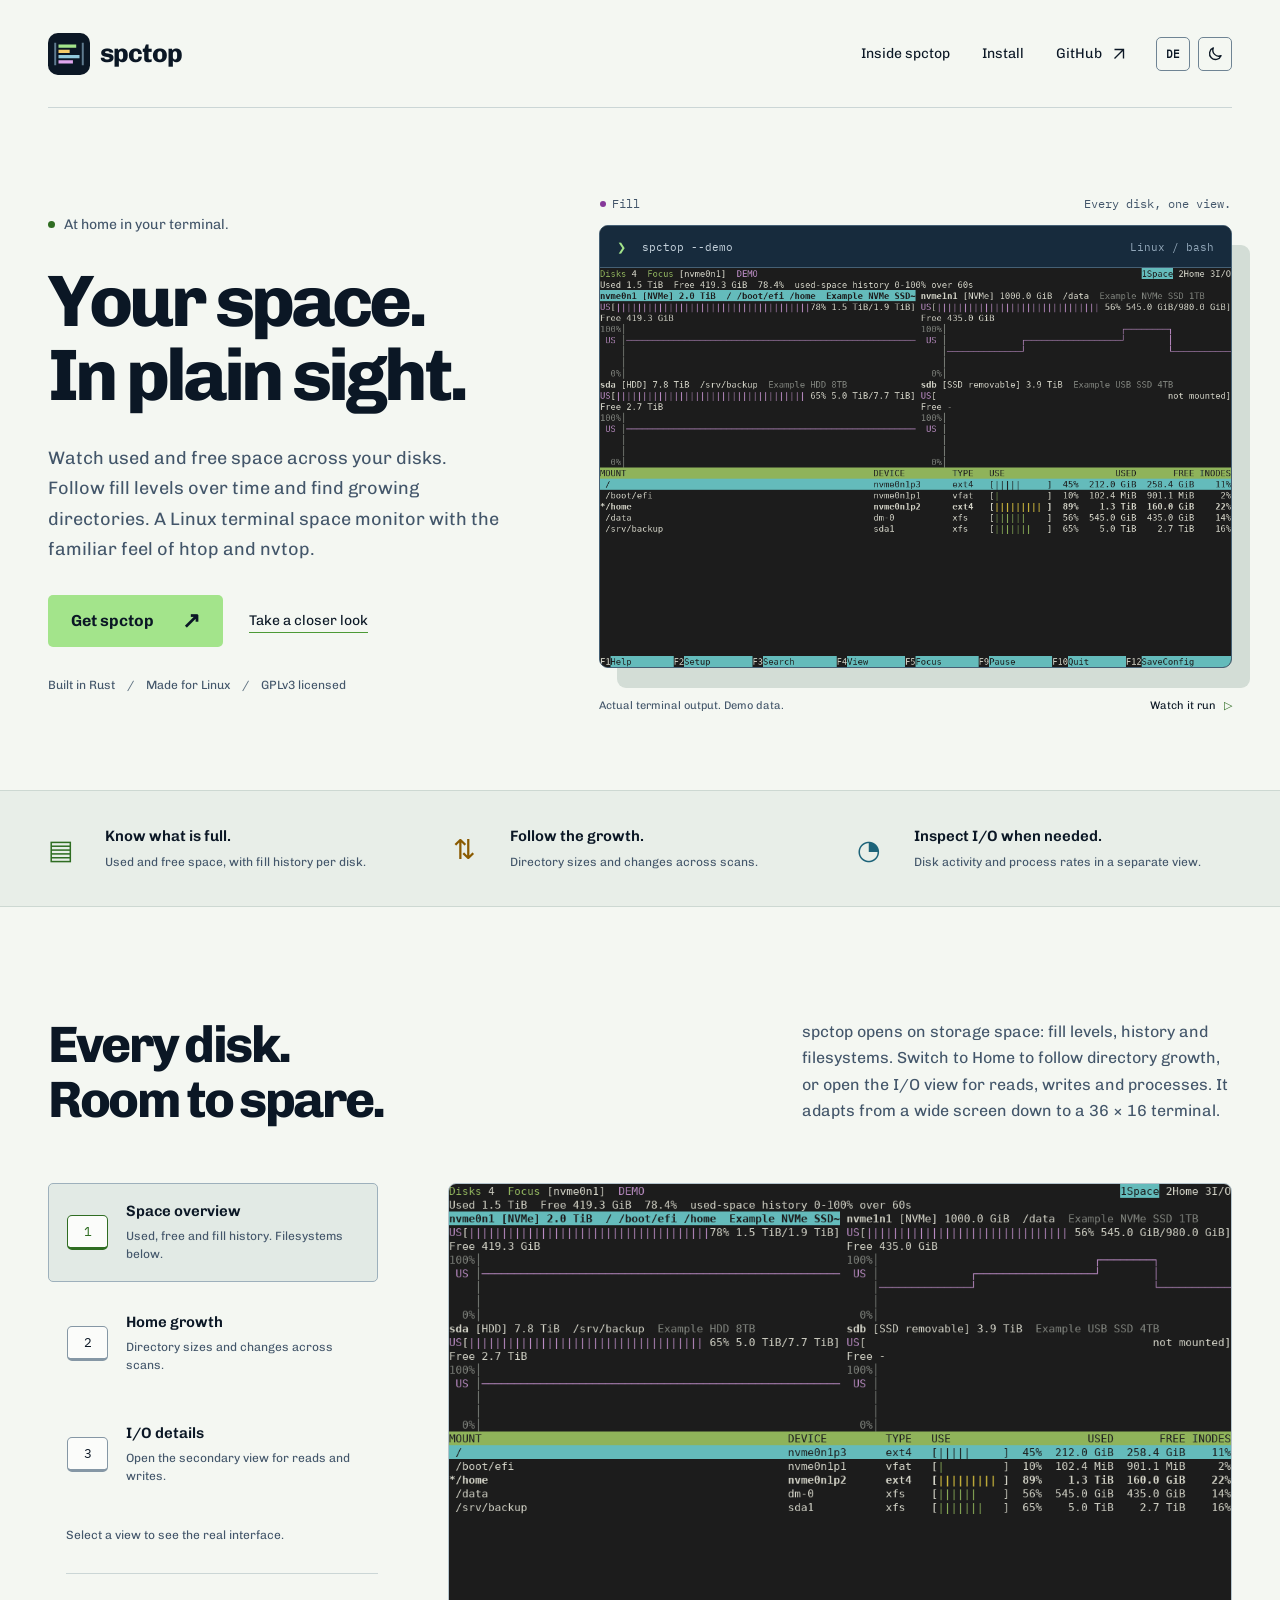
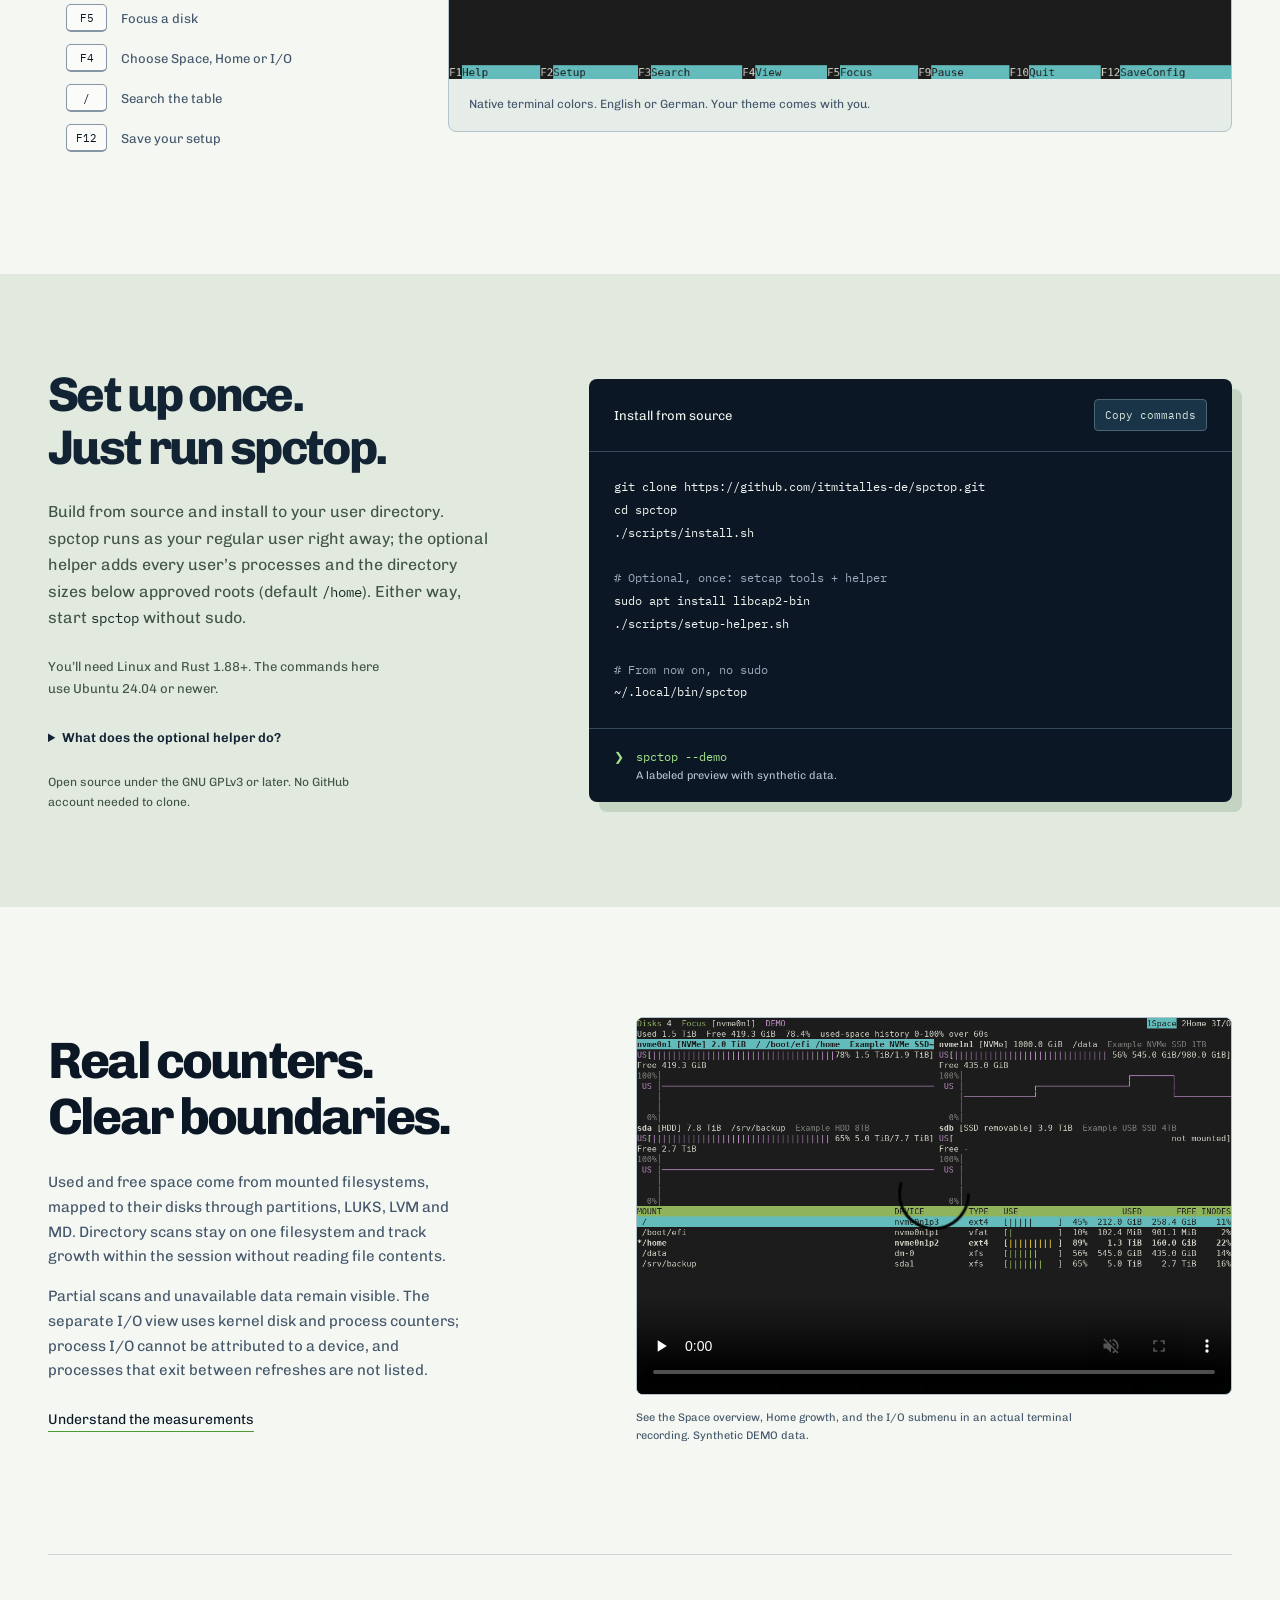
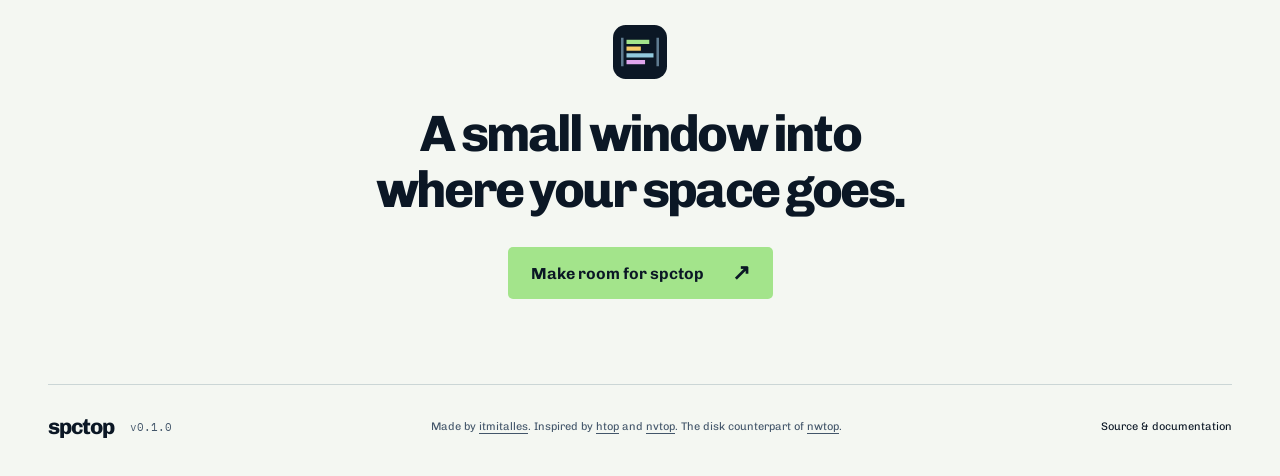
==== commit 3470a142: "Rename to spctop and make used-space monitoring the primary view" ====
--- a/site/index.html
+++ b/site/index.html
@@ -3,18 +3,18 @@
 <head>
   <meta charset="utf-8">
   <meta name="viewport" content="width=device-width,initial-scale=1">
-  <meta name="description" content="disktop is a Linux terminal disk monitor inspired by htop and nvtop. Every disk at once with read, write, utilization and fill-level meters, per-process I/O, filesystems and a /home size view.">
+  <meta name="description" content="spctop is a Linux terminal space monitor. Watch used and free space, disk fill history and directory growth. Open the separate I/O view for disk activity and processes.">
   <meta name="theme-color" content="#0b1725" media="(prefers-color-scheme: dark)">
   <meta name="theme-color" content="#f4f7f2" media="(prefers-color-scheme: light)">
   <meta http-equiv="Content-Security-Policy" content="default-src 'self'; script-src 'self'; style-src 'self'; img-src 'self' data:; font-src 'self'; media-src 'self'; object-src 'none'; base-uri 'self'; form-action 'none'">
   <meta property="og:type" content="website">
-  <meta property="og:title" content="disktop — your disks, in view">
-  <meta property="og:description" content="Every disk at once. A familiar terminal. Meet disktop for Linux.">
+  <meta property="og:title" content="spctop — your space, in view">
+  <meta property="og:description" content="Used space, free space and growth. Meet spctop for Linux.">
   <meta property="og:url" content="https://disktop.wutz.io/">
   <meta property="og:image" content="https://disktop.wutz.io/assets/social-card.png">
   <meta property="og:image:width" content="1200">
   <meta property="og:image:height" content="630">
-  <meta property="og:image:alt" content="disktop: all your disks at once, with an actual DEMO terminal view">
+  <meta property="og:image:alt" content="spctop: your space in plain sight, with an actual DEMO terminal view">
   <meta name="twitter:card" content="summary_large_image">
   <link rel="canonical" href="https://disktop.wutz.io/">
   <link rel="icon" href="assets/mark.svg" type="image/svg+xml">
@@ -22,62 +22,62 @@
   <script src="preferences.js"></script>
   <link rel="stylesheet" href="style.css">
   <script src="app.js" defer></script>
-  <title>disktop — your disks, in view</title>
+  <title>spctop — your space, in view</title>
 </head>
 <body>
   <a class="skip-link" href="#main" data-i18n="skip">Skip to content</a>
   <header class="site-header wrap">
-    <a class="brand" href="#" aria-label="disktop home" data-i18n-attr="aria-label:homeLabel"><img src="assets/mark.svg" width="42" height="42" alt=""><span>disktop</span></a>
-    <nav aria-label="Main navigation" data-i18n-attr="aria-label:navLabel"><a href="#inside" data-i18n="navInside">Inside disktop</a><a href="#install" data-i18n="navInstall">Install</a><a class="github-link" href="https://github.com/itmitalles-de/disktop">GitHub <svg viewBox="0 0 20 20" aria-hidden="true"><path d="M5 15 15 5M5 5h10v10"/></svg></a></nav>
+    <a class="brand" href="#" aria-label="spctop home" data-i18n-attr="aria-label:homeLabel"><img src="assets/mark.svg" width="42" height="42" alt=""><span>spctop</span></a>
+    <nav aria-label="Main navigation" data-i18n-attr="aria-label:navLabel"><a href="#inside" data-i18n="navInside">Inside spctop</a><a href="#install" data-i18n="navInstall">Install</a><a class="github-link" href="https://github.com/itmitalles-de/spctop">GitHub <svg viewBox="0 0 20 20" aria-hidden="true"><path d="M5 15 15 5M5 5h10v10"/></svg></a></nav>
     <div class="site-tools"><button class="tool-button" id="language-toggle" type="button" lang="de" aria-label="Auf Deutsch umschalten" title="Auf Deutsch umschalten">DE</button><button class="tool-button" id="theme-toggle" type="button" aria-label="Switch to light theme" title="Switch to light theme"><svg class="icon-sun" viewBox="0 0 20 20" aria-hidden="true"><circle cx="10" cy="10" r="3.6"/><path d="M10 1.8v2.1M10 16.1v2.1M1.8 10h2.1M16.1 10h2.1M4.2 4.2l1.5 1.5M14.3 14.3l1.5 1.5M4.2 15.8l1.5-1.5M14.3 5.7l1.5-1.5"/></svg><svg class="icon-moon" viewBox="0 0 20 20" aria-hidden="true"><path d="M16.5 12.6A7 7 0 0 1 7.4 3.5a7 7 0 1 0 9.1 9.1Z"/></svg></button></div>
   </header>
   <main id="main">
     <section class="hero wrap" aria-labelledby="hero-title">
       <div class="hero-copy">
         <p class="intro" data-i18n="intro"><span class="status-dot" aria-hidden="true"></span>At home in your terminal.</p>
-        <h1 id="hero-title" data-i18n="heroTitle">Your disks.<br>All at once.</h1>
-        <p class="hero-description" data-i18n="heroDescription">See which disk is busy, which process writes, and where the space went. A Linux disk monitor with live meters, history graphs, and the familiar feel of htop and nvtop.</p>
-        <div class="hero-actions"><a class="button primary" href="#install" data-i18n="getDisktop">Get disktop <span aria-hidden="true">↗</span></a><a class="text-link" href="#inside" data-i18n="closerLook">Take a closer look</a></div>
+        <h1 id="hero-title" data-i18n="heroTitle">Your space.<br>In plain sight.</h1>
+        <p class="hero-description" data-i18n="heroDescription">Watch used and free space across your disks. Follow fill levels over time and find growing directories. A Linux terminal space monitor with the familiar feel of htop and nvtop.</p>
+        <div class="hero-actions"><a class="button primary" href="#install" data-i18n="getSpctop">Get spctop <span aria-hidden="true">↗</span></a><a class="text-link" href="#inside" data-i18n="closerLook">Take a closer look</a></div>
         <p class="hero-facts" data-i18n="heroFacts">Built in Rust <span aria-hidden="true">/</span> Made for Linux <span aria-hidden="true">/</span> GPLv3 licensed</p>
       </div>
       <div class="hero-product">
-        <div class="product-note"><span data-i18n="read"><i class="rd-dot" aria-hidden="true"></i>Read</span><span data-i18n="write"><i class="wr-dot" aria-hidden="true"></i>Write</span><span data-i18n="util"><i class="io-dot" aria-hidden="true"></i>IO</span><span data-i18n="fill"><i class="us-dot" aria-hidden="true"></i>Fill</span><span class="product-note-end" data-i18n="compactView">Every disk, one view.</span></div>
-        <div class="terminal-window"><div class="window-bar"><span class="window-command"><span aria-hidden="true">❯</span> disktop --demo</span><span class="window-host">Linux / bash</span></div><img class="hero-terminal" src="assets/disktop-demo.png" width="1080" height="684" data-i18n-attr="alt:heroAlt" alt="Actual disktop demo: four disks side by side, each with read, write, utilization and fill-level meters and a graph, above the process I/O table" fetchpriority="high"></div>
+        <div class="product-note"><span data-i18n="fill"><i class="us-dot" aria-hidden="true"></i>Fill</span><span class="product-note-end" data-i18n="compactView">Every disk, one view.</span></div>
+        <div class="terminal-window"><div class="window-bar"><span class="window-command"><span aria-hidden="true">❯</span> spctop --demo</span><span class="window-host">Linux / bash</span></div><img class="hero-terminal" src="assets/disktop-demo.png" width="1080" height="684" data-i18n-attr="alt:heroAlt" alt="Actual spctop Space view with disk fill levels and history above the filesystem table" fetchpriority="high"></div>
         <div class="product-caption"><span data-i18n="demoCaption">Actual terminal output. Demo data.</span><a href="#demo-video" data-i18n="watchRun">Watch it run <span aria-hidden="true">▷</span></a></div>
       </div>
     </section>
 
     <section class="signal-strip" aria-label="Monitoring capabilities" data-i18n-attr="aria-label:capabilitiesLabel"><div class="wrap signal-grid">
-      <div><span class="signal-icon" aria-hidden="true">▤</span><p><strong data-i18n="signal1Title">Every disk at once.</strong><span data-i18n="signal1Text">RD, WR, IO and fill meters, htop style.</span></p></div>
-      <div><span class="signal-icon" aria-hidden="true">⇅</span><p><strong data-i18n="signal2Title">Find the process.</strong><span data-i18n="signal2Text">Reads and writes per PID, in a compact strip.</span></p></div>
-      <div><span class="signal-icon" aria-hidden="true">◔</span><p><strong data-i18n="signal3Title">See where space goes.</strong><span data-i18n="signal3Text">Filesystems and a /home size scanner.</span></p></div>
+      <div><span class="signal-icon" aria-hidden="true">▤</span><p><strong data-i18n="signal1Title">Know what is full.</strong><span data-i18n="signal1Text">Used and free space, with fill history per disk.</span></p></div>
+      <div><span class="signal-icon" aria-hidden="true">⇅</span><p><strong data-i18n="signal2Title">Follow the growth.</strong><span data-i18n="signal2Text">Directory sizes and changes across scans.</span></p></div>
+      <div><span class="signal-icon" aria-hidden="true">◔</span><p><strong data-i18n="signal3Title">Inspect I/O when needed.</strong><span data-i18n="signal3Text">Disk activity and process rates in a separate view.</span></p></div>
     </div></section>
 
     <section class="inside wrap" id="inside" aria-labelledby="inside-title">
-      <div class="section-intro"><h2 id="inside-title" data-i18n="insideTitle">Every disk.<br>One screen.</h2><p data-i18n="insideText">Like htop shows every core, disktop gives every disk its own block: four meters and a graph of utilization and fill level over time. It adapts from a wide screen down to a 36 × 16 terminal.</p></div>
+      <div class="section-intro"><h2 id="inside-title" data-i18n="insideTitle">Every disk.<br>Room to spare.</h2><p data-i18n="insideText">spctop opens on storage space: fill levels, history and filesystems. Switch to Home to follow directory growth, or open the I/O view for reads, writes and processes. It adapts from a wide screen down to a 36 × 16 terminal.</p></div>
       <div class="explorer">
         <div class="explorer-controls">
-          <div class="view-tabs" role="tablist" aria-label="Explore disktop views" data-i18n-attr="aria-label:tablistLabel">
-            <button id="tab-disks" class="view-tab" role="tab" aria-selected="true" aria-controls="view-disks" data-view="disks"><span class="keycap" aria-hidden="true">1</span><span><strong data-i18n="tab-disks-title">All disks</strong><small data-i18n="tab-disks-text">Meters and graphs. Processes below.</small></span></button>
-            <button id="tab-filesystems" class="view-tab" role="tab" aria-selected="false" aria-controls="view-filesystems" tabindex="-1" data-view="filesystems"><span class="keycap" aria-hidden="true">2</span><span><strong data-i18n="tab-filesystems-title">Filesystems</strong><small data-i18n="tab-filesystems-text">Use, free space, inodes and rates.</small></span></button>
-            <button id="tab-home" class="view-tab" role="tab" aria-selected="false" aria-controls="view-home" tabindex="-1" data-view="home"><span class="keycap" aria-hidden="true">3</span><span><strong data-i18n="tab-home-title">Home sizes</strong><small data-i18n="tab-home-text">Where the space went. How fast it grows.</small></span></button>
+          <div class="view-tabs" role="tablist" aria-label="Explore spctop views" data-i18n-attr="aria-label:tablistLabel">
+            <button id="tab-disks" class="view-tab" role="tab" aria-selected="true" aria-controls="view-disks" data-view="disks"><span class="keycap" aria-hidden="true">1</span><span><strong data-i18n="tab-disks-title">Space overview</strong><small data-i18n="tab-disks-text">Used, free and fill history. Filesystems below.</small></span></button>
+            <button id="tab-home" class="view-tab" role="tab" aria-selected="false" aria-controls="view-home" tabindex="-1" data-view="home"><span class="keycap" aria-hidden="true">2</span><span><strong data-i18n="tab-home-title">Home growth</strong><small data-i18n="tab-home-text">Directory sizes and changes across scans.</small></span></button>
+            <button id="tab-io" class="view-tab" role="tab" aria-selected="false" aria-controls="view-io" tabindex="-1" data-view="io"><span class="keycap" aria-hidden="true">3</span><span><strong data-i18n="tab-io-title">I/O details</strong><small data-i18n="tab-io-text">Open the secondary view for reads and writes.</small></span></button>
           </div>
           <p class="explorer-hint" data-i18n="explorerHint">Select a view to see the real interface.</p>
-          <div class="key-shortcuts"><p data-i18n="shortcut1"><kbd>F5</kbd> Focus a disk</p><p data-i18n="shortcut2"><kbd>F2</kbd> Graphs, colors, rows</p><p data-i18n="shortcut3"><kbd>/</kbd> Search the table</p><p data-i18n="shortcut4"><kbd>F12</kbd> Save your setup</p></div>
+          <div class="key-shortcuts"><p data-i18n="shortcut1"><kbd>F5</kbd> Focus a disk</p><p data-i18n="shortcut2"><kbd>F4</kbd> Choose Space, Home or I/O</p><p data-i18n="shortcut3"><kbd>/</kbd> Search the table</p><p data-i18n="shortcut4"><kbd>F12</kbd> Save your setup</p></div>
         </div>
         <div class="explorer-screen">
-          <div id="view-disks" class="view-panel" role="tabpanel" aria-labelledby="tab-disks" tabindex="0"><img src="assets/disktop-demo.png" width="1080" height="684" loading="lazy" data-i18n-attr="alt:disksAlt" alt="disktop in DEMO mode: four disk blocks with meters and utilization and fill-level graphs, and the process I/O strip"></div>
-          <div id="view-filesystems" class="view-panel" role="tabpanel" aria-labelledby="tab-filesystems" tabindex="0" hidden><img src="assets/disktop-filesystems.png" width="1080" height="684" loading="lazy" data-i18n-attr="alt:filesystemsAlt" alt="Actual Filesystems view with mount, device, type, use bar, size, free space, inodes and read and write rates"></div>
-          <div id="view-home" class="view-panel" role="tabpanel" aria-labelledby="tab-home" tabindex="0" hidden><img src="assets/disktop-home.png" width="1080" height="684" loading="lazy" data-i18n-attr="alt:homeAlt" alt="Actual Home view with directory sizes, share bars, file counts and growth since the previous and first scan"></div>
+          <div id="view-disks" class="view-panel" role="tabpanel" aria-labelledby="tab-disks" tabindex="0"><img src="assets/disktop-demo.png" width="1080" height="684" loading="lazy" data-i18n-attr="alt:disksAlt" alt="spctop in DEMO mode showing disk space and fill history with filesystem usage"></div>
+          <div id="view-home" class="view-panel" role="tabpanel" aria-labelledby="tab-home" tabindex="0" hidden><img src="assets/disktop-home.png" width="1080" height="684" loading="lazy" data-i18n-attr="alt:homeAlt" alt="Actual Home view with directory sizes and growth since the previous and first scan"></div>
+          <div id="view-io" class="view-panel" role="tabpanel" aria-labelledby="tab-io" tabindex="0" hidden><img src="assets/spctop-io.png" width="1080" height="684" loading="lazy" data-i18n-attr="alt:ioAlt" alt="Actual secondary I/O view with disk read and write meters, activity graphs and process I/O"></div>
           <p class="screen-caption" data-i18n="screenCaption">Native terminal colors. English or German. Your theme comes with you.</p>
         </div>
       </div>
     </section>
 
     <section class="setup-section" id="install" aria-labelledby="install-title"><div class="wrap install-grid">
-      <div class="install-copy"><h2 id="install-title" data-i18n="installTitle">Set up once.<br>Just run disktop.</h2><p data-i18n="installText">Build from source and install to your user directory. disktop runs as your regular user right away; the optional helper adds every user’s processes and the directory sizes below approved roots (default <code>/home</code>). Either way, start <code>disktop</code> without sudo.</p><p class="requirements" data-i18n="requirements">You’ll need Linux and Rust 1.88+. The commands here use Ubuntu 24.04 or newer.</p><details><summary data-i18n="adminSummary">What does the optional helper do?</summary><p data-i18n="adminText">Without it, disktop shows your own processes and the directories you can read, and says how many processes are hidden. Setting up the helper asks for administrator authentication once and installs a root-owned collector with only <code>cap_dac_read_search</code> and <code>cap_sys_ptrace</code>. Members of your primary group can then see all processes’ storage I/O and the directory names and sizes below the scan roots an administrator lists in <code>/etc/disktop/scan-roots</code> (default <code>/home</code>), never file names or contents. Setup refuses a shared primary group unless you opt in, and the administrator who authenticates must trust your checkout, since root installs the helper you built. The terminal UI itself never gains privileges.</p><a href="https://github.com/itmitalles-de/disktop#install" data-i18n="helperLink">Read how the helper works</a></details><p class="access-note" data-i18n="accessNote">Open source under the GNU GPLv3 or later. No GitHub account needed to clone.</p></div>
-      <div class="install-terminal"><div class="code-heading"><span data-i18n="installHeading">Install from source</span><button class="copy-button" data-copy="install-command" type="button" data-i18n="copyCommands">Copy commands</button></div><pre id="install-command"><code>git clone https://github.com/itmitalles-de/disktop.git
-cd disktop
+      <div class="install-copy"><h2 id="install-title" data-i18n="installTitle">Set up once.<br>Just run spctop.</h2><p data-i18n="installText">Build from source and install to your user directory. spctop runs as your regular user right away; the optional helper adds every user’s processes and the directory sizes below approved roots (default <code>/home</code>). Either way, start <code>spctop</code> without sudo.</p><p class="requirements" data-i18n="requirements">You’ll need Linux and Rust 1.88+. The commands here use Ubuntu 24.04 or newer.</p><details><summary data-i18n="adminSummary">What does the optional helper do?</summary><p data-i18n="adminText">Without it, spctop shows your own processes and the directories you can read, and says how many processes are hidden. Setting up the helper asks for administrator authentication once and installs a root-owned collector with only <code>cap_dac_read_search</code> and <code>cap_sys_ptrace</code>. Members of your primary group can then see all processes’ storage I/O and the directory names and sizes below the scan roots an administrator lists in <code>/etc/spctop/scan-roots</code> (default <code>/home</code>), never file names or contents. Setup refuses a shared primary group unless you opt in, and the administrator who authenticates must trust your checkout, since root installs the helper you built. The terminal UI itself never gains privileges.</p><a href="https://github.com/itmitalles-de/spctop#install" data-i18n="helperLink">Read how the helper works</a></details><p class="access-note" data-i18n="accessNote">Open source under the GNU GPLv3 or later. No GitHub account needed to clone.</p></div>
+      <div class="install-terminal"><div class="code-heading"><span data-i18n="installHeading">Install from source</span><button class="copy-button" data-copy="install-command" type="button" data-i18n="copyCommands">Copy commands</button></div><pre id="install-command"><code>git clone https://github.com/itmitalles-de/spctop.git
+cd spctop
 ./scripts/install.sh
 
 <span class="code-comment" data-i18n="commentHelper"># Optional, once: setcap tools + helper</span>
@@ -85,16 +85,16 @@
 ./scripts/setup-helper.sh
 
 <span class="code-comment" data-i18n="commentNoSudo"># From now on, no sudo</span>
-~/.local/bin/disktop</code></pre><div class="code-bottom"><span aria-hidden="true">❯</span><code>disktop --demo</code><span data-i18n="demoText">A labeled preview with synthetic data.</span></div></div>
+~/.local/bin/spctop</code></pre><div class="code-bottom"><span aria-hidden="true">❯</span><code>spctop --demo</code><span data-i18n="demoText">A labeled preview with synthetic data.</span></div></div>
     </div></section>
 
     <section class="details-section wrap" aria-labelledby="details-title">
-      <div class="detail-copy"><h2 id="details-title" data-i18n="detailsTitle">Real counters.<br>Clear boundaries.</h2><p data-i18n="detailsText1">Disk rates come from the kernel’s /proc/diskstats counters. Fill levels come from the mounted filesystems, mapped to their disks through partitions, LUKS, LVM and MD. Process rates come from /proc/PID/io.</p><p data-i18n="detailsText2">Process I/O cannot be attributed to a device, and processes that exit between refreshes are not listed. disktop shows hidden processes and partial scans instead of inventing numbers.</p><a class="text-link" href="https://github.com/itmitalles-de/disktop#what-the-numbers-mean" data-i18n="measurementsLink">Understand the measurements</a></div>
-      <figure class="video-figure" id="demo-video"><video controls playsinline muted preload="none" poster="assets/disktop-demo.png" width="1080" height="684" data-i18n-attr="aria-label:videoLabel" aria-label="Actual disktop DEMO recording showing all disks, the Filesystems and Home views and F2 Setup"><source src="assets/disktop-demo.mp4" type="video/mp4"></video><figcaption data-i18n="videoCaption">See all disks, the Filesystems and Home views, and F2 Setup in an actual terminal recording. Synthetic DEMO data.</figcaption></figure>
+      <div class="detail-copy"><h2 id="details-title" data-i18n="detailsTitle">Real counters.<br>Clear boundaries.</h2><p data-i18n="detailsText1">Used and free space come from mounted filesystems, mapped to their disks through partitions, LUKS, LVM and MD. Directory scans stay on one filesystem and track growth within the session without reading file contents.</p><p data-i18n="detailsText2">Partial scans and unavailable data remain visible. The separate I/O view uses kernel disk and process counters; process I/O cannot be attributed to a device, and processes that exit between refreshes are not listed.</p><a class="text-link" href="https://github.com/itmitalles-de/spctop#what-the-numbers-mean" data-i18n="measurementsLink">Understand the measurements</a></div>
+      <figure class="video-figure" id="demo-video"><video controls playsinline muted preload="none" poster="assets/disktop-demo.png" width="1080" height="684" data-i18n-attr="aria-label:videoLabel" aria-label="Actual spctop DEMO recording of Space, Home growth and the I/O submenu"><source src="assets/disktop-demo.mp4" type="video/mp4"></video><figcaption data-i18n="videoCaption">See the Space overview, Home growth, and the I/O submenu in an actual terminal recording. Synthetic DEMO data.</figcaption></figure>
     </section>
-    <section class="closing wrap"><img src="assets/mark.svg" width="54" height="54" alt=""><h2 data-i18n="closingTitle">A small window into<br>what your disks are doing.</h2><a class="button primary" href="#install" data-i18n="makeRoom">Make room for disktop <span aria-hidden="true">↗</span></a></section>
+    <section class="closing wrap"><img src="assets/mark.svg" width="54" height="54" alt=""><h2 data-i18n="closingTitle">A small window into<br>where your space goes.</h2><a class="button primary" href="#install" data-i18n="makeRoom">Make room for spctop <span aria-hidden="true">↗</span></a></section>
   </main>
-  <footer class="site-footer wrap"><a class="brand" href="#" aria-label="Back to top" data-i18n-attr="aria-label:topLabel">disktop<span class="version">v0.1.0</span></a><p data-i18n="madeBy">Made by <a href="https://itmitalles.de">itmitalles</a>. Inspired by <a href="https://github.com/htop-dev/htop">htop</a> and <a href="https://github.com/Syllo/nvtop">nvtop</a>. The disk counterpart of <a href="https://nettop.wutz.io">nettop</a>.</p><a href="https://github.com/itmitalles-de/disktop" data-i18n="sourceDocs">Source &amp; documentation</a></footer>
+  <footer class="site-footer wrap"><a class="brand" href="#" aria-label="Back to top" data-i18n-attr="aria-label:topLabel">spctop<span class="version">v0.1.0</span></a><p data-i18n="madeBy">Made by <a href="https://itmitalles.de">itmitalles</a>. Inspired by <a href="https://github.com/htop-dev/htop">htop</a> and <a href="https://github.com/Syllo/nvtop">nvtop</a>. The disk counterpart of <a href="https://nettop.wutz.io">nwtop</a>.</p><a href="https://github.com/itmitalles-de/spctop" data-i18n="sourceDocs">Source &amp; documentation</a></footer>
   <div id="copy-status" class="sr-only" role="status" aria-live="polite"></div>
 </body>
 </html>
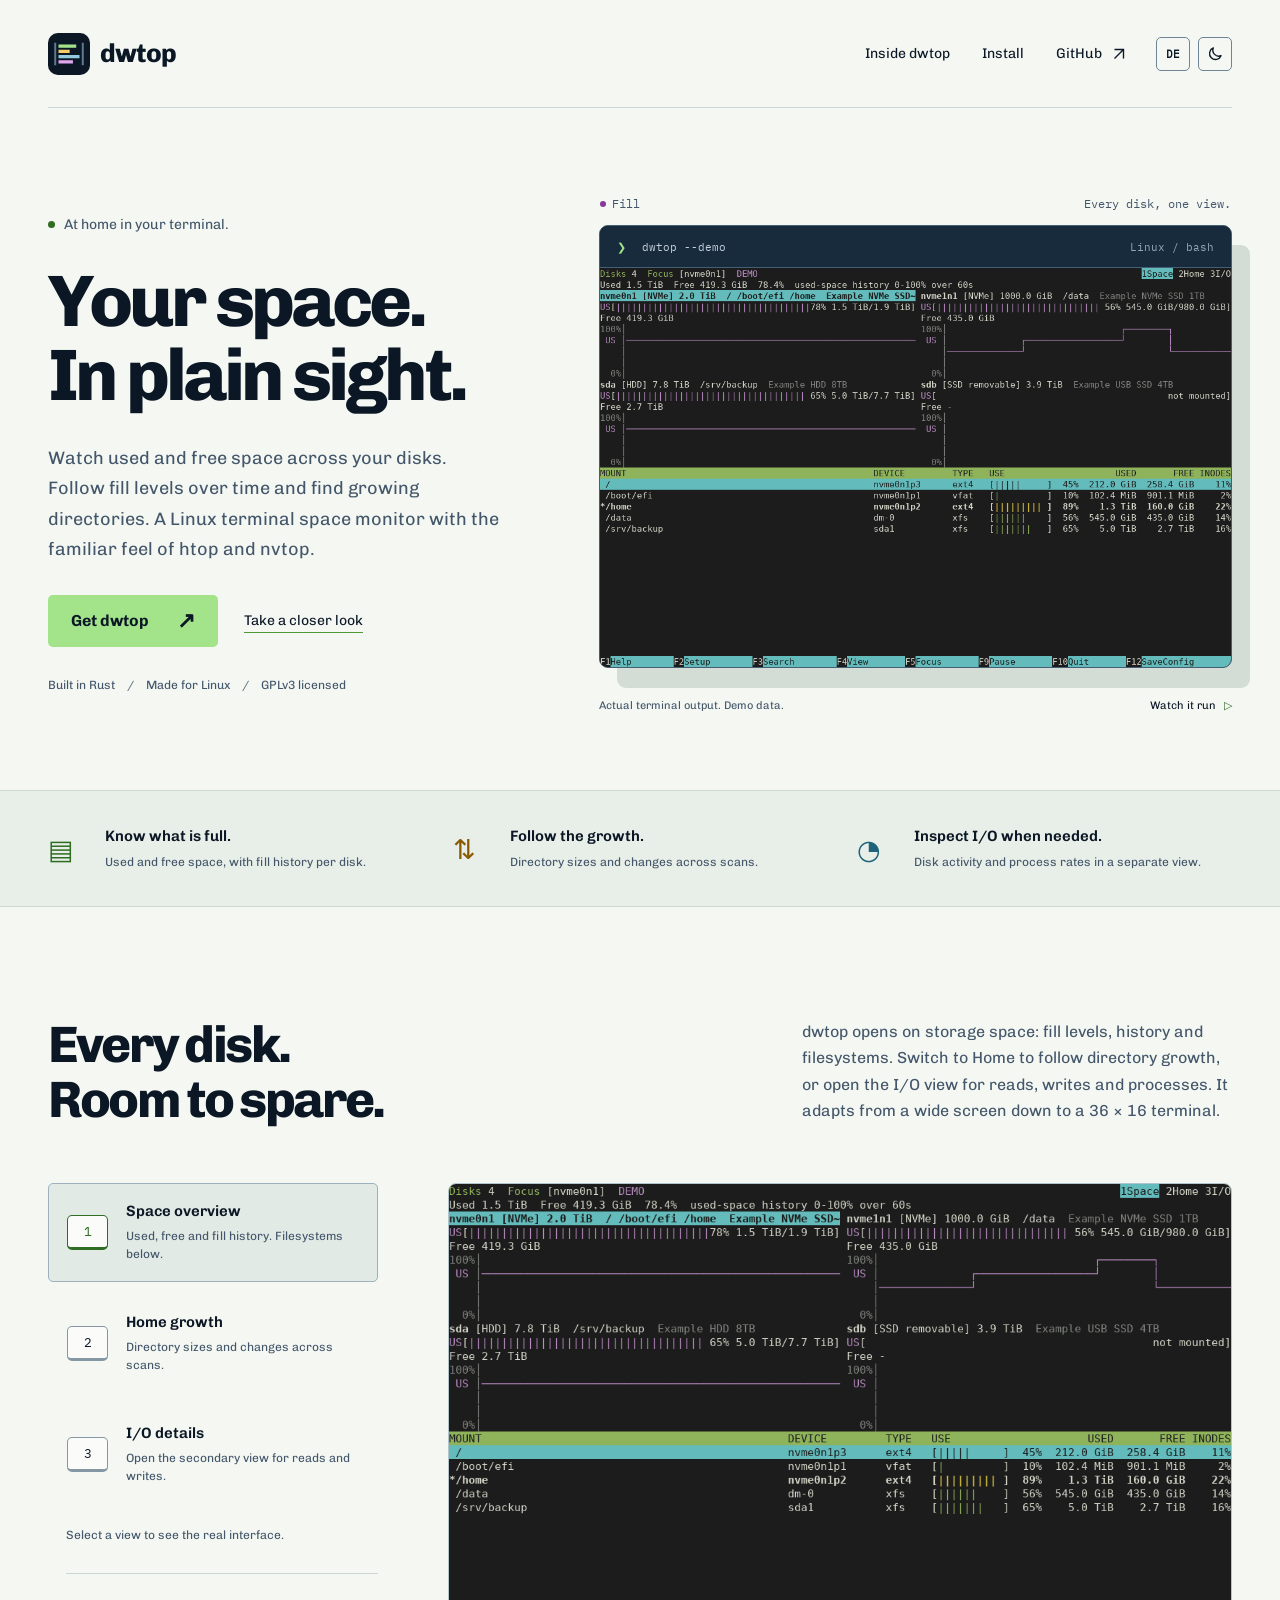
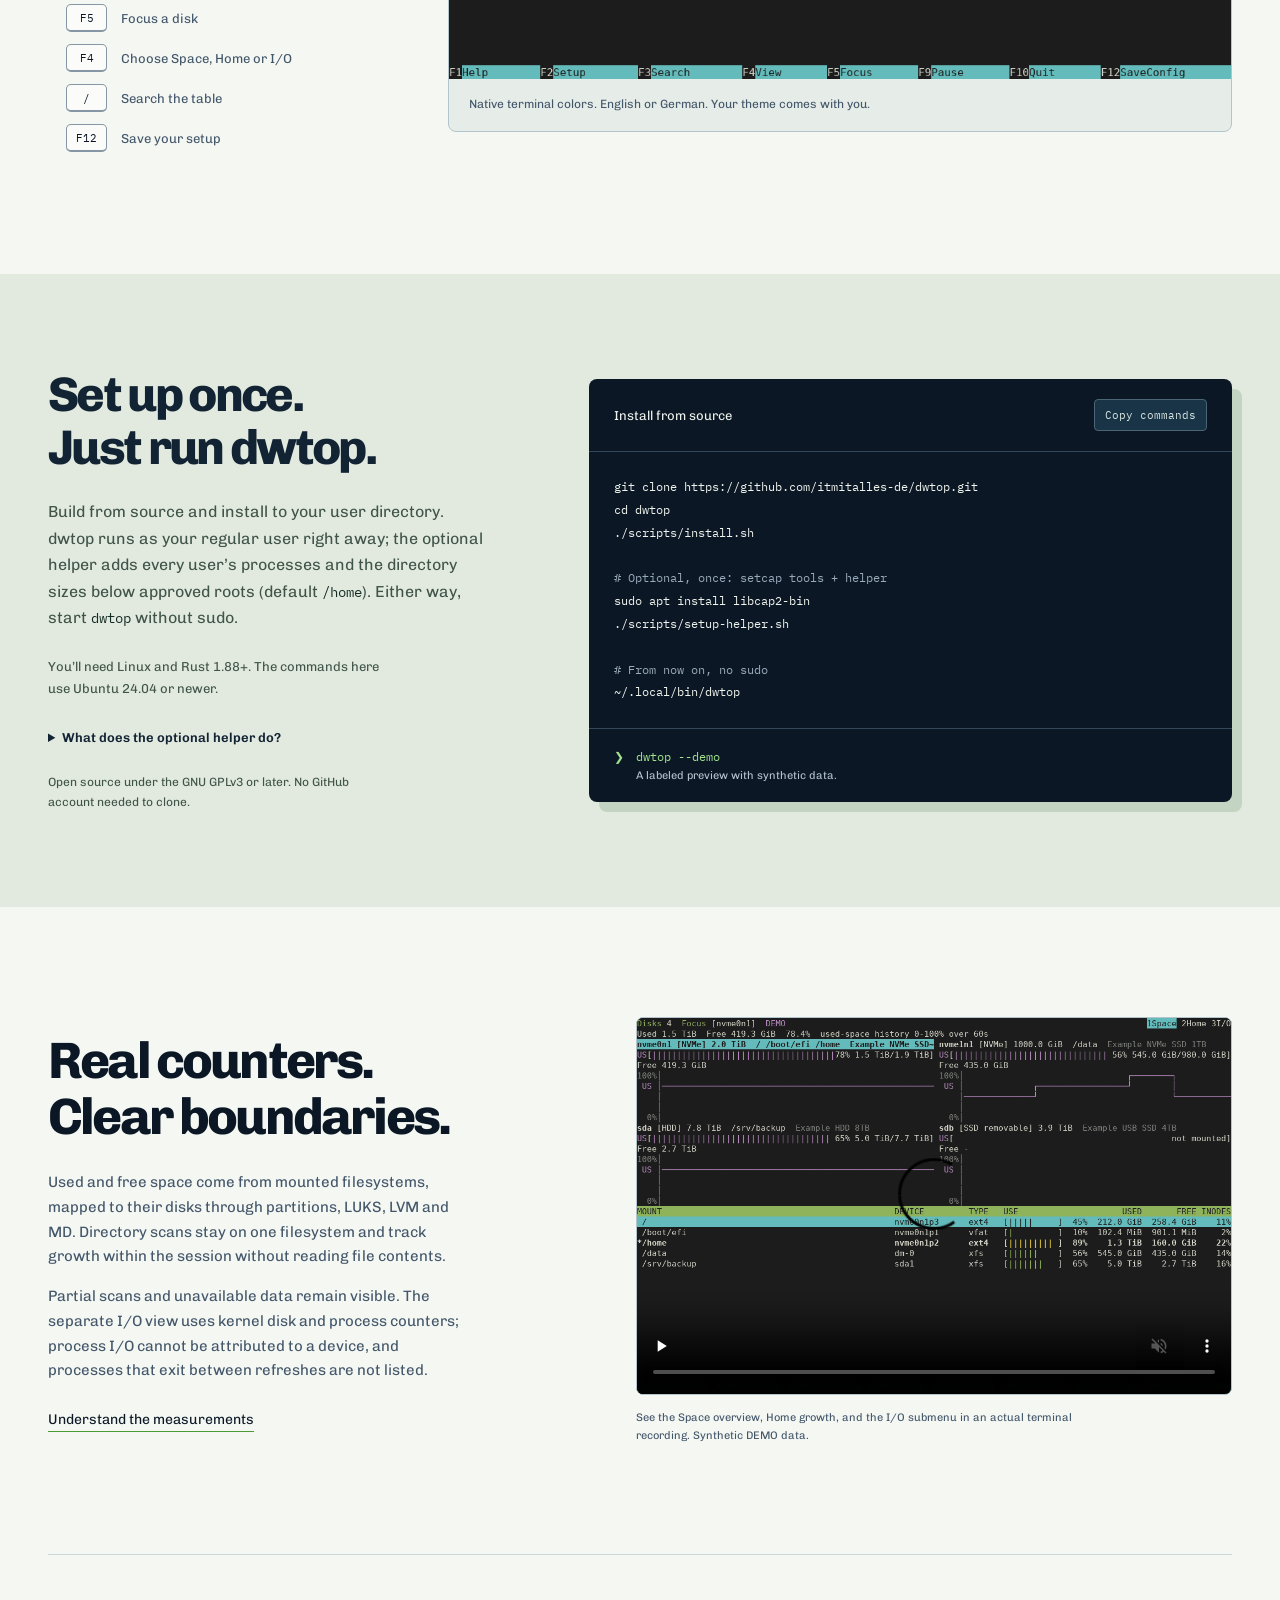
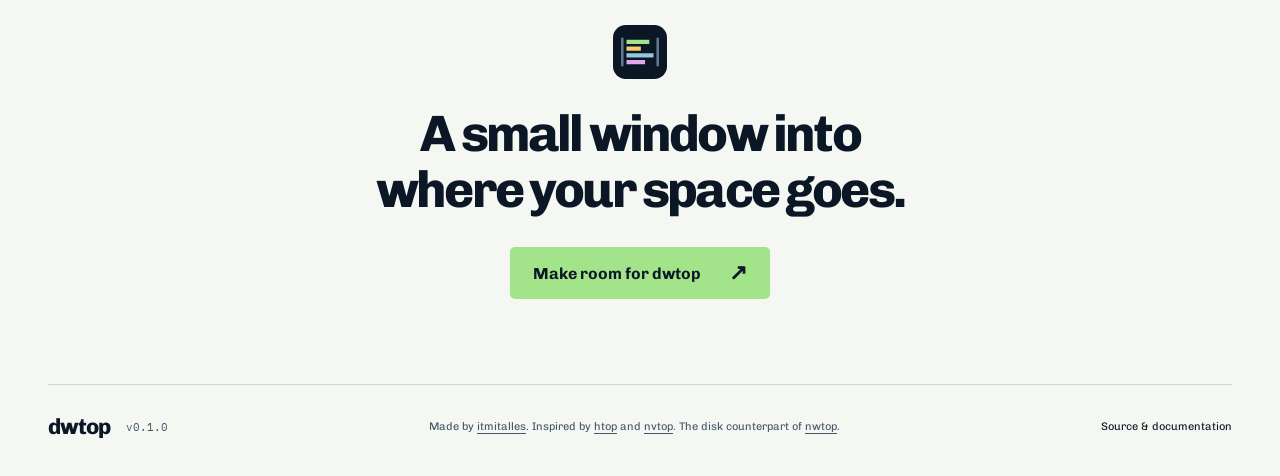
==== commit 72825324: "Rename spctop to dwtop with compatible configuration and helper policies" ====
--- a/site/index.html
+++ b/site/index.html
@@ -3,18 +3,18 @@
 <head>
   <meta charset="utf-8">
   <meta name="viewport" content="width=device-width,initial-scale=1">
-  <meta name="description" content="spctop is a Linux terminal space monitor. Watch used and free space, disk fill history and directory growth. Open the separate I/O view for disk activity and processes.">
+  <meta name="description" content="dwtop is a Linux terminal space monitor. Watch used and free space, disk fill history and directory growth. Open the separate I/O view for disk activity and processes.">
   <meta name="theme-color" content="#0b1725" media="(prefers-color-scheme: dark)">
   <meta name="theme-color" content="#f4f7f2" media="(prefers-color-scheme: light)">
   <meta http-equiv="Content-Security-Policy" content="default-src 'self'; script-src 'self'; style-src 'self'; img-src 'self' data:; font-src 'self'; media-src 'self'; object-src 'none'; base-uri 'self'; form-action 'none'">
   <meta property="og:type" content="website">
-  <meta property="og:title" content="spctop — your space, in view">
-  <meta property="og:description" content="Used space, free space and growth. Meet spctop for Linux.">
+  <meta property="og:title" content="dwtop — your space, in view">
+  <meta property="og:description" content="Used space, free space and growth. Meet dwtop for Linux.">
   <meta property="og:url" content="https://disktop.wutz.io/">
   <meta property="og:image" content="https://disktop.wutz.io/assets/social-card.png">
   <meta property="og:image:width" content="1200">
   <meta property="og:image:height" content="630">
-  <meta property="og:image:alt" content="spctop: your space in plain sight, with an actual DEMO terminal view">
+  <meta property="og:image:alt" content="dwtop: your space in plain sight, with an actual DEMO terminal view">
   <meta name="twitter:card" content="summary_large_image">
   <link rel="canonical" href="https://disktop.wutz.io/">
   <link rel="icon" href="assets/mark.svg" type="image/svg+xml">
@@ -22,13 +22,13 @@
   <script src="preferences.js"></script>
   <link rel="stylesheet" href="style.css">
   <script src="app.js" defer></script>
-  <title>spctop — your space, in view</title>
+  <title>dwtop — your space, in view</title>
 </head>
 <body>
   <a class="skip-link" href="#main" data-i18n="skip">Skip to content</a>
   <header class="site-header wrap">
-    <a class="brand" href="#" aria-label="spctop home" data-i18n-attr="aria-label:homeLabel"><img src="assets/mark.svg" width="42" height="42" alt=""><span>spctop</span></a>
-    <nav aria-label="Main navigation" data-i18n-attr="aria-label:navLabel"><a href="#inside" data-i18n="navInside">Inside spctop</a><a href="#install" data-i18n="navInstall">Install</a><a class="github-link" href="https://github.com/itmitalles-de/spctop">GitHub <svg viewBox="0 0 20 20" aria-hidden="true"><path d="M5 15 15 5M5 5h10v10"/></svg></a></nav>
+    <a class="brand" href="#" aria-label="dwtop home" data-i18n-attr="aria-label:homeLabel"><img src="assets/mark.svg" width="42" height="42" alt=""><span>dwtop</span></a>
+    <nav aria-label="Main navigation" data-i18n-attr="aria-label:navLabel"><a href="#inside" data-i18n="navInside">Inside dwtop</a><a href="#install" data-i18n="navInstall">Install</a><a class="github-link" href="https://github.com/itmitalles-de/dwtop">GitHub <svg viewBox="0 0 20 20" aria-hidden="true"><path d="M5 15 15 5M5 5h10v10"/></svg></a></nav>
     <div class="site-tools"><button class="tool-button" id="language-toggle" type="button" lang="de" aria-label="Auf Deutsch umschalten" title="Auf Deutsch umschalten">DE</button><button class="tool-button" id="theme-toggle" type="button" aria-label="Switch to light theme" title="Switch to light theme"><svg class="icon-sun" viewBox="0 0 20 20" aria-hidden="true"><circle cx="10" cy="10" r="3.6"/><path d="M10 1.8v2.1M10 16.1v2.1M1.8 10h2.1M16.1 10h2.1M4.2 4.2l1.5 1.5M14.3 14.3l1.5 1.5M4.2 15.8l1.5-1.5M14.3 5.7l1.5-1.5"/></svg><svg class="icon-moon" viewBox="0 0 20 20" aria-hidden="true"><path d="M16.5 12.6A7 7 0 0 1 7.4 3.5a7 7 0 1 0 9.1 9.1Z"/></svg></button></div>
   </header>
   <main id="main">
@@ -37,12 +37,12 @@
         <p class="intro" data-i18n="intro"><span class="status-dot" aria-hidden="true"></span>At home in your terminal.</p>
         <h1 id="hero-title" data-i18n="heroTitle">Your space.<br>In plain sight.</h1>
         <p class="hero-description" data-i18n="heroDescription">Watch used and free space across your disks. Follow fill levels over time and find growing directories. A Linux terminal space monitor with the familiar feel of htop and nvtop.</p>
-        <div class="hero-actions"><a class="button primary" href="#install" data-i18n="getSpctop">Get spctop <span aria-hidden="true">↗</span></a><a class="text-link" href="#inside" data-i18n="closerLook">Take a closer look</a></div>
+        <div class="hero-actions"><a class="button primary" href="#install" data-i18n="getDwtop">Get dwtop <span aria-hidden="true">↗</span></a><a class="text-link" href="#inside" data-i18n="closerLook">Take a closer look</a></div>
         <p class="hero-facts" data-i18n="heroFacts">Built in Rust <span aria-hidden="true">/</span> Made for Linux <span aria-hidden="true">/</span> GPLv3 licensed</p>
       </div>
       <div class="hero-product">
         <div class="product-note"><span data-i18n="fill"><i class="us-dot" aria-hidden="true"></i>Fill</span><span class="product-note-end" data-i18n="compactView">Every disk, one view.</span></div>
-        <div class="terminal-window"><div class="window-bar"><span class="window-command"><span aria-hidden="true">❯</span> spctop --demo</span><span class="window-host">Linux / bash</span></div><img class="hero-terminal" src="assets/disktop-demo.png" width="1080" height="684" data-i18n-attr="alt:heroAlt" alt="Actual spctop Space view with disk fill levels and history above the filesystem table" fetchpriority="high"></div>
+        <div class="terminal-window"><div class="window-bar"><span class="window-command"><span aria-hidden="true">❯</span> dwtop --demo</span><span class="window-host">Linux / bash</span></div><img class="hero-terminal" src="assets/disktop-demo.png" width="1080" height="684" data-i18n-attr="alt:heroAlt" alt="Actual dwtop Space view with disk fill levels and history above the filesystem table" fetchpriority="high"></div>
         <div class="product-caption"><span data-i18n="demoCaption">Actual terminal output. Demo data.</span><a href="#demo-video" data-i18n="watchRun">Watch it run <span aria-hidden="true">▷</span></a></div>
       </div>
     </section>
@@ -54,10 +54,10 @@
     </div></section>
 
     <section class="inside wrap" id="inside" aria-labelledby="inside-title">
-      <div class="section-intro"><h2 id="inside-title" data-i18n="insideTitle">Every disk.<br>Room to spare.</h2><p data-i18n="insideText">spctop opens on storage space: fill levels, history and filesystems. Switch to Home to follow directory growth, or open the I/O view for reads, writes and processes. It adapts from a wide screen down to a 36 × 16 terminal.</p></div>
+      <div class="section-intro"><h2 id="inside-title" data-i18n="insideTitle">Every disk.<br>Room to spare.</h2><p data-i18n="insideText">dwtop opens on storage space: fill levels, history and filesystems. Switch to Home to follow directory growth, or open the I/O view for reads, writes and processes. It adapts from a wide screen down to a 36 × 16 terminal.</p></div>
       <div class="explorer">
         <div class="explorer-controls">
-          <div class="view-tabs" role="tablist" aria-label="Explore spctop views" data-i18n-attr="aria-label:tablistLabel">
+          <div class="view-tabs" role="tablist" aria-label="Explore dwtop views" data-i18n-attr="aria-label:tablistLabel">
             <button id="tab-disks" class="view-tab" role="tab" aria-selected="true" aria-controls="view-disks" data-view="disks"><span class="keycap" aria-hidden="true">1</span><span><strong data-i18n="tab-disks-title">Space overview</strong><small data-i18n="tab-disks-text">Used, free and fill history. Filesystems below.</small></span></button>
             <button id="tab-home" class="view-tab" role="tab" aria-selected="false" aria-controls="view-home" tabindex="-1" data-view="home"><span class="keycap" aria-hidden="true">2</span><span><strong data-i18n="tab-home-title">Home growth</strong><small data-i18n="tab-home-text">Directory sizes and changes across scans.</small></span></button>
             <button id="tab-io" class="view-tab" role="tab" aria-selected="false" aria-controls="view-io" tabindex="-1" data-view="io"><span class="keycap" aria-hidden="true">3</span><span><strong data-i18n="tab-io-title">I/O details</strong><small data-i18n="tab-io-text">Open the secondary view for reads and writes.</small></span></button>
@@ -66,18 +66,18 @@
           <div class="key-shortcuts"><p data-i18n="shortcut1"><kbd>F5</kbd> Focus a disk</p><p data-i18n="shortcut2"><kbd>F4</kbd> Choose Space, Home or I/O</p><p data-i18n="shortcut3"><kbd>/</kbd> Search the table</p><p data-i18n="shortcut4"><kbd>F12</kbd> Save your setup</p></div>
         </div>
         <div class="explorer-screen">
-          <div id="view-disks" class="view-panel" role="tabpanel" aria-labelledby="tab-disks" tabindex="0"><img src="assets/disktop-demo.png" width="1080" height="684" loading="lazy" data-i18n-attr="alt:disksAlt" alt="spctop in DEMO mode showing disk space and fill history with filesystem usage"></div>
+          <div id="view-disks" class="view-panel" role="tabpanel" aria-labelledby="tab-disks" tabindex="0"><img src="assets/disktop-demo.png" width="1080" height="684" loading="lazy" data-i18n-attr="alt:disksAlt" alt="dwtop in DEMO mode showing disk space and fill history with filesystem usage"></div>
           <div id="view-home" class="view-panel" role="tabpanel" aria-labelledby="tab-home" tabindex="0" hidden><img src="assets/disktop-home.png" width="1080" height="684" loading="lazy" data-i18n-attr="alt:homeAlt" alt="Actual Home view with directory sizes and growth since the previous and first scan"></div>
-          <div id="view-io" class="view-panel" role="tabpanel" aria-labelledby="tab-io" tabindex="0" hidden><img src="assets/spctop-io.png" width="1080" height="684" loading="lazy" data-i18n-attr="alt:ioAlt" alt="Actual secondary I/O view with disk read and write meters, activity graphs and process I/O"></div>
+          <div id="view-io" class="view-panel" role="tabpanel" aria-labelledby="tab-io" tabindex="0" hidden><img src="assets/dwtop-io.png" width="1080" height="684" loading="lazy" data-i18n-attr="alt:ioAlt" alt="Actual secondary I/O view with disk read and write meters, activity graphs and process I/O"></div>
           <p class="screen-caption" data-i18n="screenCaption">Native terminal colors. English or German. Your theme comes with you.</p>
         </div>
       </div>
     </section>
 
     <section class="setup-section" id="install" aria-labelledby="install-title"><div class="wrap install-grid">
-      <div class="install-copy"><h2 id="install-title" data-i18n="installTitle">Set up once.<br>Just run spctop.</h2><p data-i18n="installText">Build from source and install to your user directory. spctop runs as your regular user right away; the optional helper adds every user’s processes and the directory sizes below approved roots (default <code>/home</code>). Either way, start <code>spctop</code> without sudo.</p><p class="requirements" data-i18n="requirements">You’ll need Linux and Rust 1.88+. The commands here use Ubuntu 24.04 or newer.</p><details><summary data-i18n="adminSummary">What does the optional helper do?</summary><p data-i18n="adminText">Without it, spctop shows your own processes and the directories you can read, and says how many processes are hidden. Setting up the helper asks for administrator authentication once and installs a root-owned collector with only <code>cap_dac_read_search</code> and <code>cap_sys_ptrace</code>. Members of your primary group can then see all processes’ storage I/O and the directory names and sizes below the scan roots an administrator lists in <code>/etc/spctop/scan-roots</code> (default <code>/home</code>), never file names or contents. Setup refuses a shared primary group unless you opt in, and the administrator who authenticates must trust your checkout, since root installs the helper you built. The terminal UI itself never gains privileges.</p><a href="https://github.com/itmitalles-de/spctop#install" data-i18n="helperLink">Read how the helper works</a></details><p class="access-note" data-i18n="accessNote">Open source under the GNU GPLv3 or later. No GitHub account needed to clone.</p></div>
-      <div class="install-terminal"><div class="code-heading"><span data-i18n="installHeading">Install from source</span><button class="copy-button" data-copy="install-command" type="button" data-i18n="copyCommands">Copy commands</button></div><pre id="install-command"><code>git clone https://github.com/itmitalles-de/spctop.git
-cd spctop
+      <div class="install-copy"><h2 id="install-title" data-i18n="installTitle">Set up once.<br>Just run dwtop.</h2><p data-i18n="installText">Build from source and install to your user directory. dwtop runs as your regular user right away; the optional helper adds every user’s processes and the directory sizes below approved roots (default <code>/home</code>). Either way, start <code>dwtop</code> without sudo.</p><p class="requirements" data-i18n="requirements">You’ll need Linux and Rust 1.88+. The commands here use Ubuntu 24.04 or newer.</p><details><summary data-i18n="adminSummary">What does the optional helper do?</summary><p data-i18n="adminText">Without it, dwtop shows your own processes and the directories you can read, and says how many processes are hidden. Setting up the helper asks for administrator authentication once and installs a root-owned collector with only <code>cap_dac_read_search</code> and <code>cap_sys_ptrace</code>. Members of your primary group can then see all processes’ storage I/O and the directory names and sizes below the scan roots an administrator lists in <code>/etc/dwtop/scan-roots</code> (default <code>/home</code>), never file names or contents. Setup refuses a shared primary group unless you opt in, and the administrator who authenticates must trust your checkout, since root installs the helper you built. The terminal UI itself never gains privileges. For existing installations, policy lookup tries <code>/etc/dwtop/scan-roots</code>, then <code>/etc/spctop/scan-roots</code>, then <code>/etc/disktop/scan-roots</code>, moving on only when a file is absent. An invalid policy fails closed; <code>/home</code> is the default only when all three files are absent.</p><a href="https://github.com/itmitalles-de/dwtop#install" data-i18n="helperLink">Read how the helper works</a></details><p class="access-note" data-i18n="accessNote">Open source under the GNU GPLv3 or later. No GitHub account needed to clone.</p></div>
+      <div class="install-terminal"><div class="code-heading"><span data-i18n="installHeading">Install from source</span><button class="copy-button" data-copy="install-command" type="button" data-i18n="copyCommands">Copy commands</button></div><pre id="install-command"><code>git clone https://github.com/itmitalles-de/dwtop.git
+cd dwtop
 ./scripts/install.sh
 
 <span class="code-comment" data-i18n="commentHelper"># Optional, once: setcap tools + helper</span>
@@ -85,16 +85,16 @@
 ./scripts/setup-helper.sh
 
 <span class="code-comment" data-i18n="commentNoSudo"># From now on, no sudo</span>
-~/.local/bin/spctop</code></pre><div class="code-bottom"><span aria-hidden="true">❯</span><code>spctop --demo</code><span data-i18n="demoText">A labeled preview with synthetic data.</span></div></div>
+~/.local/bin/dwtop</code></pre><div class="code-bottom"><span aria-hidden="true">❯</span><code>dwtop --demo</code><span data-i18n="demoText">A labeled preview with synthetic data.</span></div></div>
     </div></section>
 
     <section class="details-section wrap" aria-labelledby="details-title">
-      <div class="detail-copy"><h2 id="details-title" data-i18n="detailsTitle">Real counters.<br>Clear boundaries.</h2><p data-i18n="detailsText1">Used and free space come from mounted filesystems, mapped to their disks through partitions, LUKS, LVM and MD. Directory scans stay on one filesystem and track growth within the session without reading file contents.</p><p data-i18n="detailsText2">Partial scans and unavailable data remain visible. The separate I/O view uses kernel disk and process counters; process I/O cannot be attributed to a device, and processes that exit between refreshes are not listed.</p><a class="text-link" href="https://github.com/itmitalles-de/spctop#what-the-numbers-mean" data-i18n="measurementsLink">Understand the measurements</a></div>
-      <figure class="video-figure" id="demo-video"><video controls playsinline muted preload="none" poster="assets/disktop-demo.png" width="1080" height="684" data-i18n-attr="aria-label:videoLabel" aria-label="Actual spctop DEMO recording of Space, Home growth and the I/O submenu"><source src="assets/disktop-demo.mp4" type="video/mp4"></video><figcaption data-i18n="videoCaption">See the Space overview, Home growth, and the I/O submenu in an actual terminal recording. Synthetic DEMO data.</figcaption></figure>
+      <div class="detail-copy"><h2 id="details-title" data-i18n="detailsTitle">Real counters.<br>Clear boundaries.</h2><p data-i18n="detailsText1">Used and free space come from mounted filesystems, mapped to their disks through partitions, LUKS, LVM and MD. Directory scans stay on one filesystem and track growth within the session without reading file contents.</p><p data-i18n="detailsText2">Partial scans and unavailable data remain visible. The separate I/O view uses kernel disk and process counters; process I/O cannot be attributed to a device, and processes that exit between refreshes are not listed.</p><a class="text-link" href="https://github.com/itmitalles-de/dwtop#what-the-numbers-mean" data-i18n="measurementsLink">Understand the measurements</a></div>
+      <figure class="video-figure" id="demo-video"><video controls playsinline muted preload="none" poster="assets/disktop-demo.png" width="1080" height="684" data-i18n-attr="aria-label:videoLabel" aria-label="Actual dwtop DEMO recording of Space, Home growth and the I/O submenu"><source src="assets/disktop-demo.mp4" type="video/mp4"></video><figcaption data-i18n="videoCaption">See the Space overview, Home growth, and the I/O submenu in an actual terminal recording. Synthetic DEMO data.</figcaption></figure>
     </section>
-    <section class="closing wrap"><img src="assets/mark.svg" width="54" height="54" alt=""><h2 data-i18n="closingTitle">A small window into<br>where your space goes.</h2><a class="button primary" href="#install" data-i18n="makeRoom">Make room for spctop <span aria-hidden="true">↗</span></a></section>
+    <section class="closing wrap"><img src="assets/mark.svg" width="54" height="54" alt=""><h2 data-i18n="closingTitle">A small window into<br>where your space goes.</h2><a class="button primary" href="#install" data-i18n="makeRoom">Make room for dwtop <span aria-hidden="true">↗</span></a></section>
   </main>
-  <footer class="site-footer wrap"><a class="brand" href="#" aria-label="Back to top" data-i18n-attr="aria-label:topLabel">spctop<span class="version">v0.1.0</span></a><p data-i18n="madeBy">Made by <a href="https://itmitalles.de">itmitalles</a>. Inspired by <a href="https://github.com/htop-dev/htop">htop</a> and <a href="https://github.com/Syllo/nvtop">nvtop</a>. The disk counterpart of <a href="https://nettop.wutz.io">nwtop</a>.</p><a href="https://github.com/itmitalles-de/spctop" data-i18n="sourceDocs">Source &amp; documentation</a></footer>
+  <footer class="site-footer wrap"><a class="brand" href="#" aria-label="Back to top" data-i18n-attr="aria-label:topLabel">dwtop<span class="version">v0.1.0</span></a><p data-i18n="madeBy">Made by <a href="https://itmitalles.de">itmitalles</a>. Inspired by <a href="https://github.com/htop-dev/htop">htop</a> and <a href="https://github.com/Syllo/nvtop">nvtop</a>. The disk counterpart of <a href="https://nettop.wutz.io">nwtop</a>.</p><a href="https://github.com/itmitalles-de/dwtop" data-i18n="sourceDocs">Source &amp; documentation</a></footer>
   <div id="copy-status" class="sr-only" role="status" aria-live="polite"></div>
 </body>
 </html>
